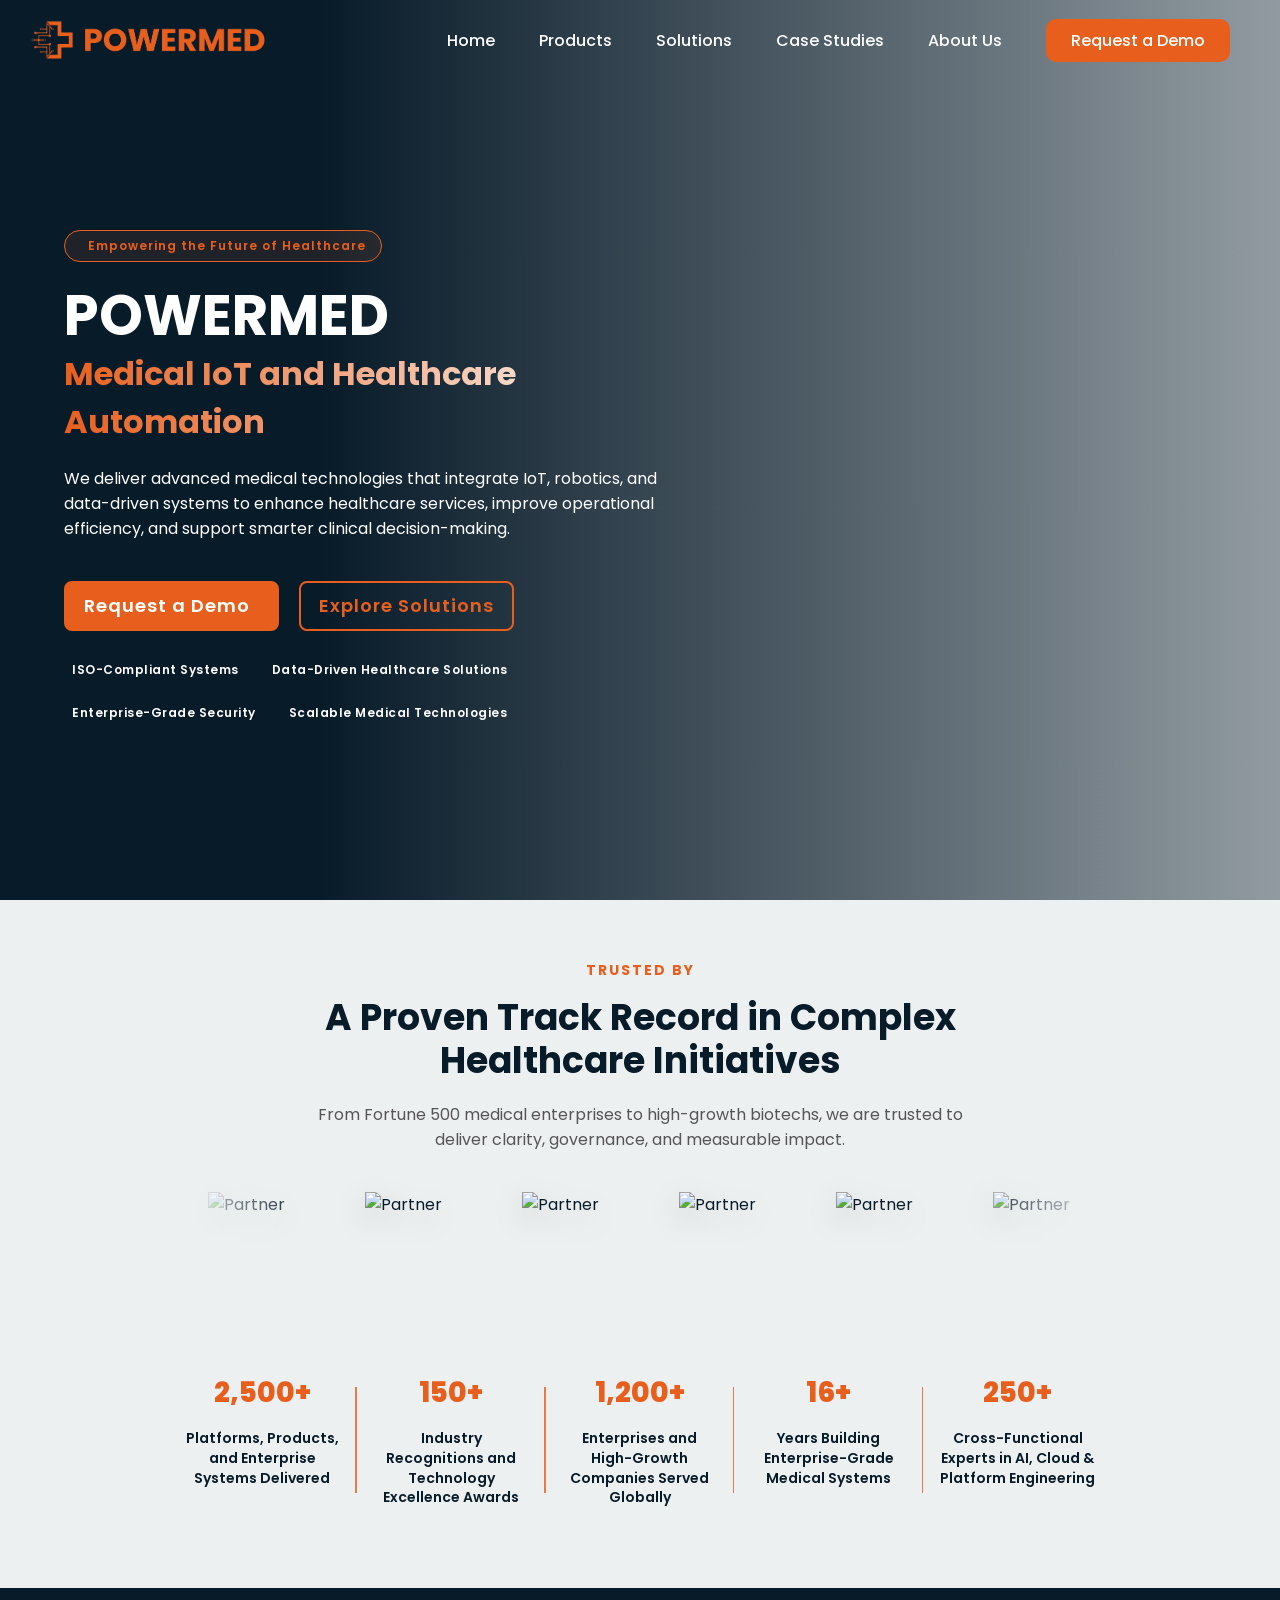
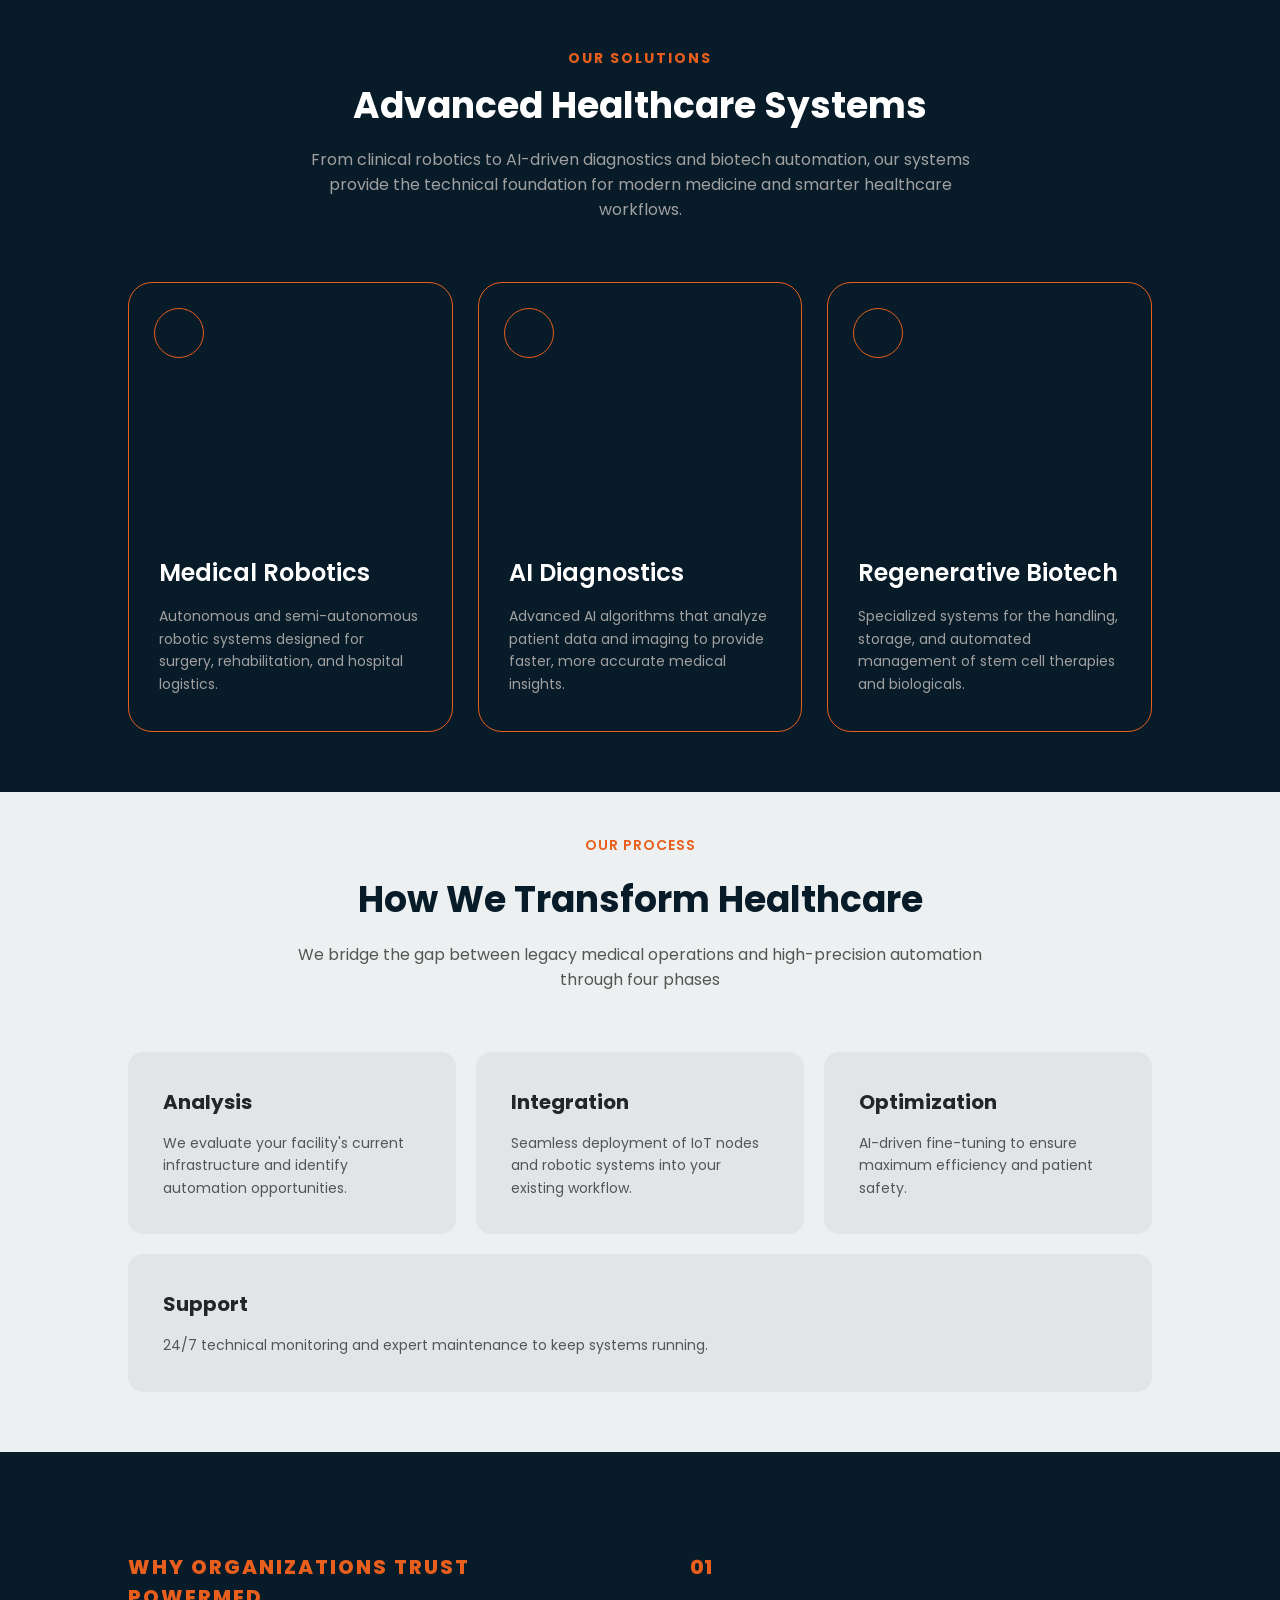
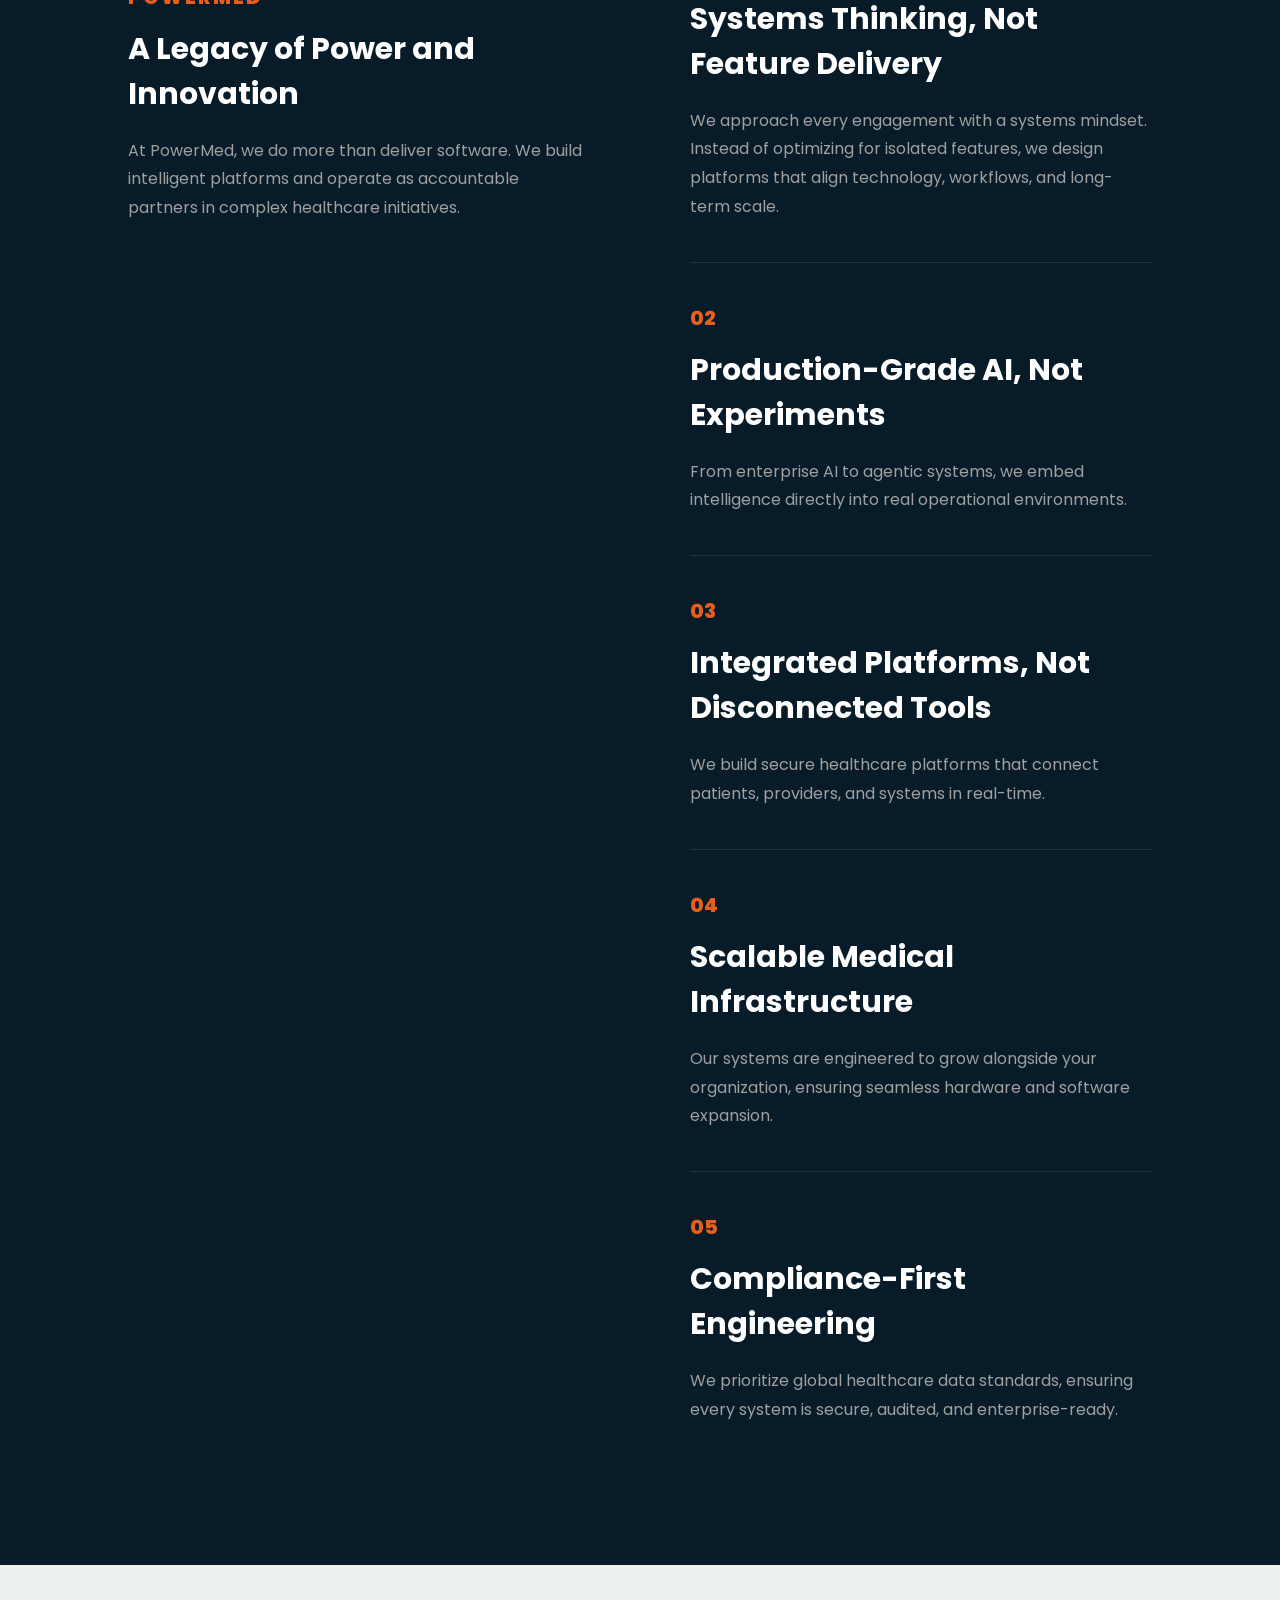
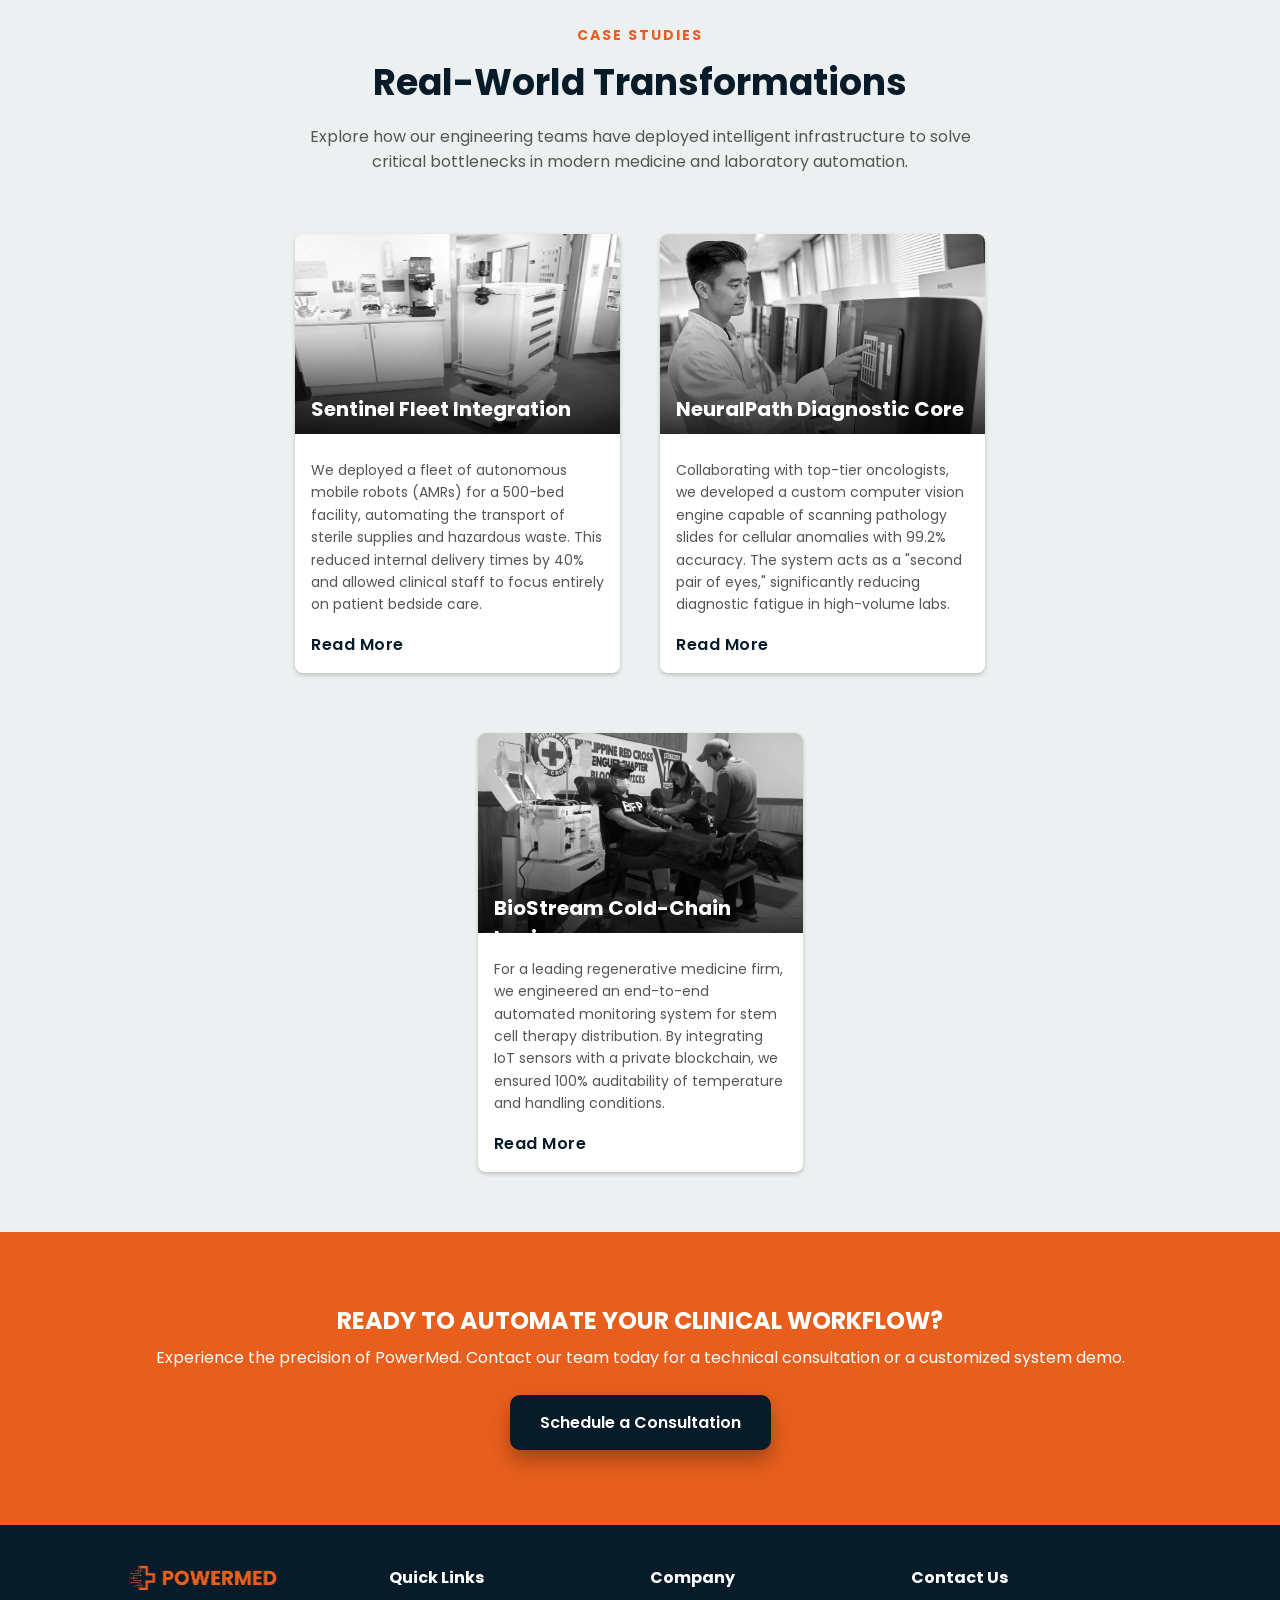
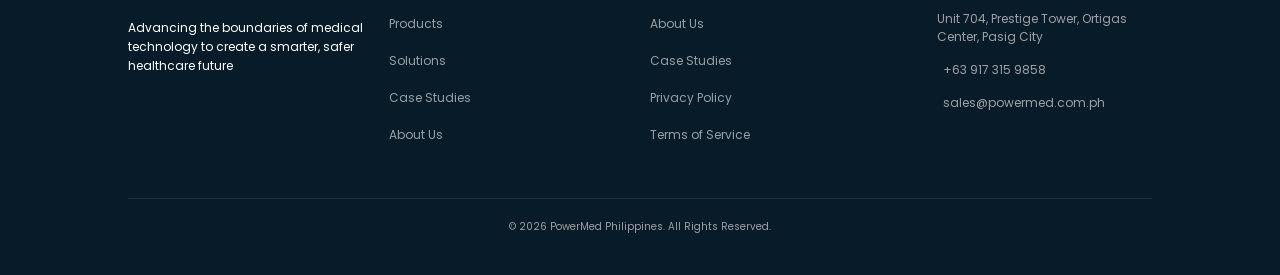
==== index.html @ 7a5c405d "Add files via upload" ====
<!DOCTYPE html>
    <head>
        <meta charset="utf-8">
        <meta http-equiv="X-UA-Compatible" content="IE=edge">
        <title>PowerMed</title>
        <meta name="description" content="">
        <meta name="viewport" content="width=device-width, initial-scale=1.0">
        <link rel="stylesheet" href="https://cdnjs.cloudflare.com/ajax/libs/font-awesome/7.0.1/css/all.min.css" 
        integrity="sha512-2SwdPD6INVrV/lHTZbO2nodKhrnDdJK9/kg2XD1r9uGqPo1cUbujc+IYdlYdEErWNu69gVcYgdxlmVmzTWnetw==" 
        crossorigin="anonymous" referrerpolicy="no-referrer" />
        <link rel="stylesheet" href="styles.css">
    </head>
    <body>
        <header>
            <a href="index.html" class="logo-link">
                <img class="header-logo" src="assets/logo.png" alt="PowerMed Logo">
            </a>
            <nav>
                <ul class="nav-links">
                    <li><a href="index.html">Home</a></li>
                    <li><a href="products.html">Products</a></li>
                    <li><a href="solutions.html">Solutions</a></li>
                    <li><a href="case-studies.html">Case Studies</a></li>
                    <li><a href="about.html">About Us</a></li>
                    <li><a class="cta" href="contact.html"><button>Request a Demo</button></a></li>
                </ul>
            </nav>
            <div class="toggle-btn">
                <i class="fa-solid fa-bars"></i>
            </div>
            <div class="dropdown-menu">
                <li><a href="index.html">Home</a></li>
                <li><a href="products.html">Products</a></li>
                <li><a href="solutions.html">Solutions</a></li>
                <li><a href="case-studies.html">Case Studies</a></li>
                <li><a href="about.html">About Us</a></li>
                <li><a class="cta" href="contact.html"><button>Request a Demo</button></a></li>
            </div>
        </header>
 
        <section id="hero">
            <div class="hero-container">
                <div class="hero-content">
                    <div class="top-badge">
                        <span><i class="fa-solid fa-circle"></i>Empowering the Future of Healthcare</span>
                    </div>
                    <h1>POWERMED</h1>
                    <h3>Medical IoT and Healthcare Automation</h3>
                    <p>We deliver advanced medical technologies that integrate IoT, robotics, and data-driven systems to enhance healthcare 
                        services, improve operational efficiency, and support smarter clinical decision-making.</p>
                    <div class="btn-box">
                        <a href="contact.html">Request a Demo <i class="fa-solid fa-arrow-right"></i></a>
                        <a href="solutions.html">Explore Solutions</a>
                    </div>
                    <div class="trust-badge">
                        <div class="badge-item">
                            <i class="fa-regular fa-circle-check"></i>
                            <span>ISO-Compliant Systems</span>
                        </div>
                        <div class="badge-item">
                            <i class="fa-regular fa-circle-check"></i>
                            <span>Data-Driven Healthcare Solutions</span>
                        </div>
                        <div class="badge-item">
                            <i class="fa-regular fa-circle-check"></i>
                            <span>Enterprise-Grade Security</span>
                        </div>
                        <div class="badge-item">
                            <i class="fa-regular fa-circle-check"></i>
                            <span>Scalable Medical Technologies</span>
                        </div>
                    </div>
                </div>
            </div>
        </section>

        <section id="trusted">
            <div class="trusted-container">
                <span class="trusted-sub-heading">Trusted by</span>
                <h2 class="trusted-heading">A Proven Track Record in Complex Healthcare Initiatives</h2>
                <p class="trusted-desc">From Fortune 500 medical enterprises to high-growth biotechs, we are trusted to deliver clarity, governance, and measurable impact.</p>

                <div class="partners-scroller">
                    <div class="partners-track">
                        <img src="https://www.powerbot.ph/web/image/13657-66877b46/20240610-184730-scaled.webp" alt="Partner">
                        <img src="https://www.powerbot.ph/web/image/6318-3672d596/Powerbot.webp" alt="Partner">
                        <img src="https://www.powerbot.ph/web/image/6322-8e63eeb5/Yogorobot.webp" alt="Partner">
                        <img src="https://www.powerbot.ph/web/image/7185-46237fa6/BotINkit.webp" alt="Partner">
                        <img src="https://www.powerbot.ph/web/image/13662-7dbb4623/Ikot.webp" alt="Partner">
                        <img src="https://www.powerbot.ph/web/image/13661-f0eea6f7/S…EG%20Image%201120%20%C3%97%20599%20pixels%29.webp" alt="Partner">
                        <img src="https://www.powerbot.ph/web/image/18945-7840c91d/Untitled.webp" alt="Partner">
                        <img src="https://www.powerbot.ph/web/image/18947-6fcd04a7/channels4_profile.webp" alt="Partner">
                        <img src="https://www.powerbot.ph/web/image/13657-66877b46/20240610-184730-scaled.webp" alt="Partner">
                        <img src="https://www.powerbot.ph/web/image/6318-3672d596/Powerbot.webp" alt="Partner">
                        <img src="https://www.powerbot.ph/web/image/6322-8e63eeb5/Yogorobot.webp" alt="Partner">
                        <img src="https://www.powerbot.ph/web/image/7185-46237fa6/BotINkit.webp" alt="Partner">
                        <img src="https://www.powerbot.ph/web/image/13662-7dbb4623/Ikot.webp" alt="Partner">
                        <img src="https://www.powerbot.ph/web/image/13661-f0eea6f7/S…EG%20Image%201120%20%C3%97%20599%20pixels%29.webp" alt="Partner">
                        <img src="https://www.powerbot.ph/web/image/18945-7840c91d/Untitled.webp" alt="Partner">
                        <img src="https://www.powerbot.ph/web/image/18947-6fcd04a7/channels4_profile.webp" alt="Partner">
                    </div>
                </div>

                <div class="stats-container">
                    <div class="stat-item">
                        <h3>2,500+</h3>
                        <p>Platforms, Products, and Enterprise Systems Delivered</p>
                    </div>
                    <div class="stat-item">
                        <h3>150+</h3>
                        <p>Industry Recognitions and Technology Excellence Awards</p>
                    </div>
                    <div class="stat-item">
                        <h3>1,200+</h3>
                        <p>Enterprises and High-Growth Companies Served Globally</p>
                    </div>
                    <div class="stat-item">
                        <h3>16+</h3>
                        <p>Years Building Enterprise-Grade Medical Systems</p>
                    </div>
                    <div class="stat-item">
                        <h3>250+</h3>
                        <p>Cross-Functional Experts in AI, Cloud & Platform Engineering</p>
                    </div>
                </div>
            </div>
        </section>

        <section id="solutions">
            <div class="solution-header">
                <span class="solution-sub-heading">Our Solutions</span>
                <h2 class="solution-heading">Advanced Healthcare Systems</h2>
                <p class="solution-desc">From clinical robotics to AI-driven diagnostics and biotech automation, our systems provide the technical foundation for modern medicine and smarter healthcare workflows.</p>
            </div>
            
            <div class="solution-container">
                <div class="solution-card">
                    <div class="card-image">
                        <img src="assets/medicalRobotics.jpg" alt="Medical Robotics">
                    </div>
                    <div class="icon-circle top-left-icon"><i class="fa-solid fa-robot"></i></div>
                    <div class="card-content">
                        <h3>Medical Robotics</h3>
                        <p>Autonomous and semi-autonomous robotic systems designed for surgery, rehabilitation, and hospital logistics.</p>
                        <a href="solutions.html" class="explore-link">Explore More <i class="fa-solid fa-arrow-right"></i></a>
                    </div>
                </div>

                <div class="solution-card">
                    <div class="card-image">
                        <img src="assets/aiDiagnostics.webp" alt="AI Diagnostics">
                    </div>
                    <div class="icon-circle top-left-icon"><i class="fa-solid fa-microscope"></i></div>
                    <div class="card-content">
                        <h3>AI Diagnostics</h3>
                        <p>Advanced AI algorithms that analyze patient data and imaging to provide faster, more accurate medical insights.</p>
                        <a href="solutions.html" class="explore-link">Explore More <i class="fa-solid fa-arrow-right"></i></a>
                    </div>
                </div>

                <div class="solution-card">
                    <div class="card-image">
                        <img src="assets/regenerativeBiotech.webp" alt="regenerative Biotech">
                    </div>
                    <div class="icon-circle top-left-icon"><i class="fa-solid fa-dna"></i></div>
                    <div class="card-content">
                        <h3>Regenerative Biotech</h3>
                        <p>Specialized systems for the handling, storage, and automated management of stem cell therapies and biologicals.</p>
                        <a href="solutions.html" class="explore-link">Explore More <i class="fa-solid fa-arrow-right"></i></a>
                    </div>
                </div> 
            </div>
        </section>

        <section id="process">
            <div class="process-header">
                <span>Our Process</span>
                <h2>How We Transform Healthcare</h2>
                <p>We bridge the gap between legacy medical operations and high-precision automation through four phases </p>
            </div>
            <div class="process-grid">
                <div class="process-card">
                    <div class="icon-box">
                        <i class="fa-solid fa-magnifying-glass"></i>
                    </div>
                    <h3>Analysis</h3>
                    <p>We evaluate your facility's current infrastructure and identify automation opportunities.</p>
                </div>
                <div class="process-card">
                    <div class="icon-box">
                        <i class="fa-solid fa-gears"></i>
                    </div>
                    <h3>Integration</h3>
                    <p>Seamless deployment of IoT nodes and robotic systems into your existing workflow.</p>
                </div>
                <div class="process-card">
                    <div class="icon-box">
                        <i class="fa-solid fa-microchip"></i>
                    </div>
                    <h3>Optimization</h3>
                    <p>AI-driven fine-tuning to ensure maximum efficiency and patient safety.</p>
                </div>
                <div class="process-card">
                    <div class="icon-box">
                        <i class="fa-solid fa-clock"></i>
                    </div>
                    <h3>Support</h3>
                    <p>24/7 technical monitoring and expert maintenance to keep systems running.</p>
                </div>
            </div>
        </section>

        <section id="why-choose-us">
            <div class="wcu-container">
                <div class="wcu-left">
                    <div class="sticky-wrapper">
                        <span class="wcu-sub-heading">Why Organizations Trust PowerMed</span>
                        <h3 class="wcu-heading">A Legacy of Power and Innovation</h3>
                        <p class="wcu-desc">
                        At PowerMed, we do more than deliver software. We build intelligent platforms and operate as accountable partners in complex healthcare initiatives.
                        </p>
                    </div>
                </div>

                <div class="wcu-right">
                    <div class="wcu-item">
                        <span class="step-number">01</span>
                        <h3>Systems Thinking, Not Feature Delivery</h3>
                        <p>We approach every engagement with a systems mindset. Instead of optimizing for isolated features, we design platforms that align technology, workflows, and long-term scale.</p>
                    </div>
                    <div class="wcu-item">
                        <span class="step-number">02</span>
                        <h3>Production-Grade AI, Not Experiments</h3>
                        <p>From enterprise AI to agentic systems, we embed intelligence directly into real operational environments.</p>
                    </div>
                    <div class="wcu-item">
                        <span class="step-number">03</span>
                        <h3>Integrated Platforms, Not Disconnected Tools</h3>
                        <p>We build secure healthcare platforms that connect patients, providers, and systems in real-time.</p>
                    </div>
                    <div class="wcu-item">
                        <span class="step-number">04</span>
                        <h3>Scalable Medical Infrastructure</h3>
                        <p>Our systems are engineered to grow alongside your organization, ensuring seamless hardware and software expansion.</p>
                    </div>
                    <div class="wcu-item">
                        <span class="step-number">05</span>
                        <h3>Compliance-First Engineering</h3>
                        <p>We prioritize global healthcare data standards, ensuring every system is secure, audited, and enterprise-ready.</p>
                    </div>
                </div>
            </div>
        </section>

        <section id="case-studies">
            <div class="case-study-header">
                <span>Case Studies</span> 
                <h2>Real-World Transformations</h2>
                <p>Explore how our engineering teams have deployed intelligent infrastructure to solve critical bottlenecks in modern medicine and laboratory automation.</p>
            </div>
            
            <div class="case-study-container">
                <img src="assets/hospitalAutomation.jpg" alt="Hospital Automation">
                <div class="case-study-content">
                    <h3>Sentinel Fleet Integration</h3>
                    <p>
                        We deployed a fleet of autonomous mobile robots (AMRs) for a 500-bed facility, automating the transport of sterile supplies and hazardous waste. This reduced internal delivery times by 40% and allowed clinical staff to focus entirely on patient bedside care.
                    </p>
                    <a href="case-studies.html" class="btn">Read More <i class="fa-solid fa-arrow-right"></i></a>
                </div>
            </div>

            <div class="case-study-container">
                <img src="assets/aiPathology.webp" alt="AI Pathology">
                <div class="case-study-content">
                    <h3>NeuralPath Diagnostic Core</h3>
                    <p>
                        Collaborating with top-tier oncologists, we developed a custom computer vision engine capable of scanning pathology slides for cellular anomalies with 99.2% accuracy. The system acts as a "second pair of eyes," significantly reducing diagnostic fatigue in high-volume labs.
                    </p>
                    <a href="case-studies.html" class="btn">Read More <i class="fa-solid fa-arrow-right"></i></a>
                </div>
            </div>

            <div class="case-study-container">
                <img src="assets/biotechAutomation.jpeg" alt="Biotech Automation">
                <div class="case-study-content">
                    <h3>BioStream Cold-Chain Logic</h3>
                    <p>
                        For a leading regenerative medicine firm, we engineered an end-to-end automated monitoring system for stem cell therapy distribution. By integrating IoT sensors with a private blockchain, we ensured 100% auditability of temperature and handling conditions.
                    </p>
                    <a href="case-studies.html" class="btn">Read More <i class="fa-solid fa-arrow-right"></i></a>
                </div>
            </div>
        </section>

        <section id="cta-banner">
            <div class="cta-content">
                <h2>READY TO AUTOMATE YOUR CLINICAL WORKFLOW?</h2
                <p>Experience the precision of PowerMed. Contact our team today for a technical consultation or a customized system demo.</p>
                <div class="cta-button-container">
                    <a href="contact.html" class="cta-btn">Schedule a Consultation</a>
                </div>
            </div>
        </section>

        <footer>
            <div class="footer-container">
                <div class="footer-col">
                    <img class="footer-logo" src="assets/logo.png" alt="PowerMed Logo">
                    <p>
                        Advancing the boundaries of medical technology to create a smarter, safer healthcare future
                    </p>
                    <div class="social-links">
                        <a href="https://www.facebook.com/"><i class="fa-brands fa-facebook-f"></i></a>
                        <a href="https://www.instagram.com/"><i class="fa-brands fa-instagram"></i></a>
                        <a href="https://www.linkedin.com/"><i class="fa-brands fa-linkedin-in"></i></a>
                    </div>
                </div>

                <div class="footer-col">
                    <h4>Quick Links</h4>
                    <ul>
                        <li><a href="products.html">Products</a></li>
                        <li><a href="solutions.html">Solutions</a></li>
                        <li><a href="case-studies.html">Case Studies</a></li>
                        <li><a href="about.html">About Us</a></li>
                    </ul>
                </div>

                <div class="footer-col">
                    <h4>Company</h4>
                    <ul>
                        <li><a href="about.html">About Us</a></li>
                        <li><a href="case-studies.html">Case Studies</a></li>
                        <li><a href="privacy-policy.html">Privacy Policy</a></li>
                        <li><a href="terms-of-service.html">Terms of Service</a></li>
                    </ul>
                </div>

                <div class="footer-col">
                    <h4>Contact Us</h4>
                    <div class="contact-us">
                        <p><i class="fa-solid fa-location-dot"></i>Unit 704, Prestige Tower, Ortigas Center, Pasig City</p>
                        <p><i class="fa-solid fa-phone"></i>+63 917 315 9858</p>
                        <p><i class="fa-solid fa-envelope"></i>sales@powermed.com.ph</p>
                    </div>
                </div>
            </div>

            <div class="footer-bottom">
                <p>&copy; 2026 PowerMed Philippines. All Rights Reserved.</p>
            </div>
        </footer>

        <script>
            const toggleBtn = document.querySelector('.toggle-btn')
            const toggleBtnIcon = document.querySelector('.toggle-btn i')
            const dropDownMenu = document.querySelector('.dropdown-menu')

            toggleBtn.onclick = function () {
                dropDownMenu.classList.toggle('open')
                const isOpen = dropDownMenu.classList.contains('open')

                toggleBtnIcon.classList = isOpen
                    ? 'fa-solid fa-xmark'
                    : 'fa-solid fa-bars'
            }

            const header = document.querySelector("header");

            window.addEventListener("scroll", () => {
                if (window.scrollY > 50) {
                    header.classList.add("scrolled");
                } else {
                    header.classList.remove("scrolled");
                }
            });
        </script>
    </body>
</html>
---- styles.css ----
@import url('https://fonts.googleapis.com/css2?family=Poppins:wght@300;400;500;600;700;800;900&display=swap');

* {
    box-sizing: border-box;
    padding: 0;
    margin: 0;
    font-family: 'Poppins', sans-serif;
}

html, body {
    overflow-x: clip;
    width: 100%;
}

body {
    margin: 0;
    background-color: #edf0f1;
}

header li, header a, header button {
    font-weight: 500;
    font-size: 16px;
    color: #24252A;
    text-decoration: none;
}

header {
    display: flex;
    justify-content: flex-end;
    align-items: center;
    height: 80px;
    padding: 0 30px;
    background-color: transparent;
    position: fixed;
    top: 0;
    left: 0;
    width: 100%;
    z-index: 1000;
}

header.scrolled {
    background-color: #ffffff;
    box-shadow: 0 2px 10px rgba(0, 0, 0, 0.1);
}

header.scrolled .nav-links li a {
    color: #081b29;
}

header.scrolled .toggle-btn {
    color: #081b29;
}

.logo-link {
    margin-right: auto;
    display: flex;
    align-items: center;
}

.header-logo {
    height: 40px;
    width: auto;
    object-fit: contain;
    display: block;
    margin: auto;
    cursor: pointer;
}

.nav-links {
    list-style: none;
}

.nav-links li {
    display: inline-block;
    padding: 0px 20px;
}

.nav-links li a {
    color: #ffffff;
    transition: all 0.3s ease 0s;
}

.nav-links li a:hover {
   color: #e85f1d;
}

header button {
    padding: 9px 25px;
    color: #ffffff;
    background-color: rgba(232, 95, 29, 1);
    border: none;
    border-radius: 10px;
    cursor: pointer;
    transition: all 0.3s ease 0s;    
}

button:hover {
    background-color: #cf541a;
}

.toggle-btn {
    font-size: 20px;
    color: #081b29;
    cursor: pointer;
    display: none;
}

.dropdown-menu {
    display: none;
    position: absolute;
    right: 2rem;
    top: 80px;
    height: 0;
    width: 300px;
    background-color: #ffffff;
    overflow: hidden;
    transition: height 0.2s cubic-bezier(0.175, 0.885, 0.32, 1.275);
}

.dropdown-menu.open {
    height: 300px;
}

.dropdown-menu li {
    padding: 0.7rem;
    display: flex;
    align-items: center;
    justify-content: center;
}

.dropdown-menu li a:hover {
    color: #e85f1d;
}

.dropdown-menu .cta {
    width: 100%;
    display: flex;
    justify-content: center;
}

@media(max-width: 992px) {
    header {
        background-color: #ffffff;
    }
    .header-logo {
        height: 30px;
    }
    .nav-links {
        flex-direction: column;
        display: none;
    }
    .toggle-btn {
        display: block;
    }
    .dropdown-menu {
        display: block;
        left: 0;
        right: 0;
        width: 100%;
    }
}



#hero {
    width: 100%;
    min-height: 100vh;
    height: auto;
    display: flex;
    align-items: center;
    justify-content: flex-start;
    padding-top: 100px;
    padding-bottom: 50px;
    background: linear-gradient(to right,
     rgba(8, 27, 41, 1) 25%, 
     rgba(8, 27, 41, 0.4) 100%), 
     url('assets/heroBgImg.jpg');
    background-position: center;
    background-repeat: no-repeat;
    background-size: cover;
    color: #ffffff;
    font-family: 'Poppins', sans-serif;
}

.hero-container {
    display: flex;
    align-items: center;
    justify-content: space-between;
    width: 90%;
    max-width: 1200px;
    margin: 0 auto;
    gap: 40px;
}

.hero-image {
    flex: 1;
    display: flex;
    justify-content: flex-end;
}

.hero-image img {
    width: 100%;
    max-width: 500px;
    height: auto;
}

.hero-content {
    max-width: 600px;
    flex: 1;
}

.hero-content h1 {
    font-size: 56px;
    font-weight: 700;
    line-height: 1.2;
}

.hero-content h3 {
    font-size: 32px;
    font-weight: 700;
    background: linear-gradient(to right, #e85f1d 0%, #ffffff 100%);
    -webkit-background-clip: text;
    background-clip: text;
    color: transparent;
    display: inline-block; 
}

.hero-content p {
    font-size: 16px;
    margin: 20px 0 40px;
}

.hero-content .btn-box {
    display: flex;
    gap: 20px;
    width: 100%;
    max-width: 450px;
    height: 50px;
    margin-top: 20px;
}

.btn-box a {
    position: relative;
    display: inline-flex;
    justify-content: center;
    align-items: center;
    padding: 12px 30px;
    min-width: 160px;
    width: auto;
    background: #e85f1d;
    border: 2px solid #e85f1d;
    border-radius: 8px;
    font-size: 18px;
    color: #ffffff;
    text-decoration: none;
    font-weight: 600;
    letter-spacing: 1px;
    z-index: 1;
    overflow: hidden;
    transition: .5s;
    white-space: nowrap;
}

.btn-box a i {
    margin-left: 10px;
}

.btn-box a:hover {
    color: #e85f1d;
}

.btn-box a:nth-child(2) {
    background: transparent;
    color: #e85f1d;
}

.btn-box a:nth-child(2):hover {
    color: #ffffff;
}

.btn-box a:nth-child(2)::before {
    background: #e85f1d;
}

.btn-box a::before {
    content: '';
    position: absolute;
    top: 10;
    left: 0;
    width: 0;
    height: 100%;
    background: #081b29;
    z-index: -1;
    transition: .5s;
}

.btn-box a:hover::before {
    width: 100%;
}

.top-badge {
    display: inline-block;
    background: rgba(232, 95, 29, 0.1);
    padding: 6px 15px;
    border-radius: 50px;
    border: 1px solid rgba(232, 95, 29, 1);
    margin-bottom: 20px;
}

.top-badge span {
    display: flex;
    align-items: center;
    font-size: 12px;
    font-weight: 600;
    color: #e85f1d;
    letter-spacing: 1px;
}

.top-badge span i {
    font-size: 8px;
    vertical-align: middle;
    margin-right: 8px;
}

.trust-badge {
    display: flex;
    flex-wrap: wrap;
    gap: 25px;
    margin-top: 30px;
}

.badge-item {
    display: flex;
    align-items: center;
    gap: 8px;
}

.badge-item i {
    color: #e85f1d;;
    font-size: 16px;
}

.badge-item span {
    font-size: 12px;
    font-weight: 600;
    color: #ffffff;
    letter-spacing: 0.5px;

}

@media (max-width: 992px) {
    #hero {
        padding-top: 120px;
        height: auto;
        min-height: 100vh;
    }

    .hero-container {
        flex-direction: column;
        text-align: center;
        gap: 20px;
    }

    .hero-content {
        display: flex;
        flex-direction: column;
        align-items: center;
    }

    .hero-content h1 {
        font-size: 48px;
        margin-bottom: 10px;
    }

    .hero-content h3 {
        font-size: 24px;
    }

    .hero-content p {
        font-size: 16px;
        margin: 15px 0 25px;
    }

    .hero-image {
        display: none;
    }

    .hero-content .btn-box {
        flex-direction: column;
        height: auto;
        width: 100%;
        gap: 15px;
    }

    .top-badge {
        margin-left: auto;
        margin-right: auto;
    }

    .trust-badge {
        justify-content: center;
        gap: 15px 20px;
    }
}



#trusted {
    width: 100%;
    background: #edf0f1;
    background-size: cover;
    background-position: center;
    color: #081b29;
    font-family: 'Poppins', sans-serif;
}

.trusted-container {
    padding: 60px 10%;
    max-width: 1200px;
    margin: 0 auto;
    text-align: center;
}

.trusted-sub-heading {
    color: #e85f1d;
    font-weight: 700;
    text-transform: uppercase;
    letter-spacing: 2px;
    font-size: 14px;
    display: block;
    margin-bottom: 15px;
}

.trusted-heading {
    font-size: 36px;
    max-width: 800px;
    margin: 0 auto 20px;
    line-height: 1.2;
}

.trusted-desc {
    color: #555;
    max-width: 700px;
    margin: 0 auto;
}

.partners-scroller {
    width: 100%;
    padding: 40px 0;
    overflow: hidden; 
    position: relative;
    mask-image: linear-gradient(to right, transparent, black 15%, black 85%, transparent);
    -webkit-mask-image: linear-gradient(to right, transparent, black 15%, black 85%, transparent);
}

.partners-track {
    display: flex;
    width: max-content;
    animation: scrollLogos 30s linear infinite;
}

.partners-track img {
    height: 120px;
    width: auto; 
    object-fit: contain; 
    padding: 0 40px; 
    transition: all 0.3s ease;
    filter: drop-shadow(0px 10px 15px rgba(0, 0, 0, 0.15));
}

.partners-track img:hover {
    filter: drop-shadow(0px 15px 20px rgba(0, 0, 0, 0.25));
    transform: translateY(-5px);
}

@keyframes scrollLogos {
    0% { transform: translateX(0); }
    100% { transform: translateX(-50%); } 
}

.stats-container {
    display: flex;
    justify-content: center;
    align-items: stretch;
    gap: 0; 
}

.stat-item {
    flex: 1;
    position: relative;
    padding: 20px 15px;
    display: flex;
    flex-direction: column;
    align-items: center;
    text-align: center;
}

.stat-item:not(:last-child)::after {
    content: '';
    position: absolute;
    right: 0;
    top: 20%;
    height: 60%;
    width: 1.5px;
    background-color: #e85f1d;
    opacity: 0.8;
}

.stat-item h3 {
    color: #e85f1d;
    font-size: 32px;
    font-weight: 800;
    margin-bottom: 15px;
    width: 100%;
}

.stat-item p {
    font-size: 12px;
    color: #081b29;
    line-height: 1.4;
    max-width: 180px;
    margin: 0 auto;
}

@media (max-width: 992px) {
    .stats-container { 
        flex-direction: column; 
        align-items: center;
        justify-content: center;
    }
    .stat-item:not(:last-child)::after { 
        display: none; 
    }
    .trusted-heading { 
        font-size: 28px;
    }
}



#solutions {
    width: 100%;
    background: #081b29;
    background-size: cover;
    background-position: center;
    color: #ffffff;
    font-family: 'Poppins', sans-serif;
    padding: 60px 10%; 
    position: relative;
}

.solution-header {
    text-align: center;
    margin-bottom: 60px;
}

.solution-sub-heading {
    color: #e85f1d;
    font-weight: 700;
    text-transform: uppercase;
    letter-spacing: 2px;
    font-size: 14px;
    display: block;
    margin-bottom: 15px;
}

.solution-heading {
    font-size: 36px;
    max-width: 800px;
    margin: 0 auto 20px;
    line-height: 1.2;
}

.solution-desc {
    max-width: 700px;
    margin: 0 auto;
    color: #a0a0a0;
}

.solution-container {
    display: flex;
    gap: 25px;
    justify-content: center;
    flex-wrap: wrap;
}

.solution-card {
    background: #081b29; 
    flex: 1;
    min-width: 280px;
    max-width: 350px;
    height: 450px;
    border-radius: 24px;
    border: 1px solid #e85f1d; 
    overflow: hidden;
    position: relative;
    transition: all 0.5s cubic-bezier(0.4, 0, 0.2, 1);
    display: flex;
    flex-direction: column;
    cursor: pointer;
}

.solution-card::before {
    content: '';
    position: absolute;
    top: 0;
    left: 0;
    width: 100%;
    height: 100%;
    background: linear-gradient(to bottom, rgba(8, 27, 41, 0.1) 0%, rgba(232, 95, 29, 0.9) 100%);
    z-index: 2;
    opacity: 0;
    transition: opacity 0.5s ease;
}

.solution-card:hover::before {
    opacity: 1;
}

.solution-card h3 {
    font-size: 24px;
    margin-bottom: 15px;
    font-weight: 600;
}

.solution-card p {
    font-size: 14px;
    color: #a0a0a0;
    line-height: 1.6;
    margin-bottom: 25px;
}

.solution-card:hover h3, 
.solution-card:hover p {
    color: #ffffff;
}

.solution-card:hover .explore-link {
    color: #ffffff;
}

.card-image {
    position: absolute;
    top: 0;
    left: 0;
    width: 100%;
    height: 100%;
    z-index: 1;
    opacity: 0;
    transition: opacity 0.5s ease;
}

.card-image::after {
    content: '';
    position: absolute;
    bottom: 0;
    left: 0;
    width: 100%;
    height: 100%;
    background: linear-gradient(to bottom, rgba(8, 27, 41, 0.6) 25%, rgba(232, 95, 29, 1) 100%);
}

.card-image img {
    width: 100%;
    height: 100%;
    object-fit: cover;
}

.solution-card:hover .card-image {
    opacity: 1;
}

.card-content {
    position: absolute;
    bottom: 0;
    left: 0;
    width: 100%;
    padding: 30px;
    z-index: 3;
    display: flex;
    flex-direction: column;
    transform: translateY(40px); 
    transition: transform 0.3s ease;
}

.solution-card:hover .card-content {
    transform: translateY(0);
}

.icon-circle.top-left-icon {
    position: absolute;
    top: 25px;
    left: 25px;
    z-index: 4;
    width: 50px;
    height: 50px;
    border: 1px solid #e85f1d;
    border-radius: 50%;
    display: flex;
    align-items: center;
    justify-content: center;
    background: transparent;
    color: #e85f1d;
}

.explore-link {
    color: #ffffff;
    text-decoration: none;
    font-size: 14px;
    font-weight: 600;
    display: flex;
    align-items: center;
    gap: 8px;
    opacity: 0;
    transform: translateY(10px);
    transition: all 0.3 ease;
    margin-top: auto;
}

.solution-card:hover .explore-link {
    opacity: 1;
    transform: translateY(0);
}

.explore-link i {
    transition: transform 0.3s ease;
}

.explore-link:hover i {
    transform: translateX(8px);
}

@media (max-width: 992px) {
    .solutions-container {
        flex-direction: column;
        align-items: center;
    }
}



#process {
    padding: 40px 10% 60px;
    font-family: 'Poppins', sans-serif;
}

.process-header {
    text-align: center;
    margin-bottom: 60px;
}

.process-header span {
    color: #e85f1d;
    font-size: 14px;
    font-weight: 600;
    text-transform: uppercase;
    letter-spacing: 1px;
}

.process-header h2 {
    font-size: 36px;
    color: #081b29;
    margin: 15px 0;
}

.process-header p {
    color: #555;
    max-width: 700px;
    margin: 15px auto;
}

.process-grid {
    display: flex;
    justify-content: center;
    flex-wrap: wrap;
    gap: 20px;
}

.process-card {
    background-color: #e2e5e7;
    padding: 35px;
    width: 280px;
    flex: 1 1 250px;
    border-radius: 15px;
    display: flex;
    flex-direction: column;
    justify-content: flex-start;
    align-items: flex-start;
    text-align: left;
    transition: box-shadow 0.3s ease, transform 0.3s ease;
}

.process-card:hover {
    box-shadow: 0 8px 16px rgba(0, 0, 0, 0.2);
    transform: translateY(-5px);
}

.icon-box i {
    color: #e85f1d;
    font-size: 30px;
    margin-bottom: 20px;
}

.process-card h3 {
    font-size: 20px;
    color: #24252A;
    margin-bottom: 15px;
    display: flex;
    align-items: flex-start;
}

.process-card p {
    font-size: 14px;
    color: #555;
    line-height: 1.6;
}

@media (max-width: 992px) {
    #process {
        padding: 60px 5%;
    }
    .process-header h2 {
        font-size: 28px;
    }
}



#why-choose-us {
    background: #081b29;
    color: #ffffff;
    padding: 100px 10%;
    font-family: 'Poppins', sans-serif;
}

.wcu-container {
    display: flex;
    gap: 100px;
    align-items: stretch;
    position: relative;
}

.wcu-left {
    flex: 1;
    position: relative;
}

.sticky-wrapper {
    position: -webkit-sticky;
    position: sticky;
    top: 150px;
    align-self: flex-start;
    margin-bottom: 40px;
}

.wcu-sub-heading {
    color: #e85f1d;
    font-weight: 800;
    text-transform: uppercase;
    letter-spacing: 2px;
    font-size: 20px;
    display: block;
    margin-bottom: 15px;
}

.wcu-heading {
    font-size: 30px;
    margin-bottom: 20px;
    color: #ffffff;
}

.wcu-desc {
    color: #a0a0a0; 
    line-height: 1.8;
    font-size: 16px;
}

.wcu-right {
    flex: 1;
}

.wcu-item {
    margin-bottom: 40px;
    padding-bottom: 40px;
    border-bottom: 1px solid rgba(255, 255, 255, 0.1);
}

.wcu-item:last-child {
    margin-bottom: 0;
    border-bottom: none;
}

.step-number {
    font-size: 20px;
    font-weight: 800;
    color: #e85f1d;
    margin-bottom: 15px;
    display: block;
}

.wcu-item h3 {
    font-size: 30px;
    margin-bottom: 20px;
    color: #ffffff; 
}

.wcu-item p {
    color: #a0a0a0;
    line-height: 1.8;
    font-size: 16px;
}

@media (max-width: 992px) {
    .wcu-container {
        flex-direction: column;
    }
    .sticky-wrapper {
        position: relative;
        top: 0;
    }
    .wcu-item {
        margin-bottom: 60px;
    }
}




#case-studies {
    display: flex;
    justify-content: center;
    flex-wrap: wrap;
    padding: 0 10%;
    color: #081b29;
    font-family: 'Poppins', sans-serif;
}

.case-study-header {
    padding: 60px 10%;
    width: 100%;
    margin: 0 auto;
    text-align: center;
}

.case-study-header span {
    color: #e85f1d;
    font-weight: 700;
    text-transform: uppercase;
    letter-spacing: 2px;
    font-size: 14px;
    display: block;
    margin-bottom: 15px;
}

.case-study-header h2 {
    font-size: 36px;
    max-width: 800px;
    margin: 0 auto 20px;
    line-height: 1.2;
}

.case-study-header p {
    color: #555;
    max-width: 700px;
    margin: 0 auto;
}

.case-study-container {
    position: relative;
    width: 325px;
    background-color: #ffffff;
    border-radius: 8px;
    overflow: hidden;
    box-shadow: 0 2px 4px rgba(0, 0, 0, 0.2);
    margin: 0 20px 60px 20px;
    display: flex;
    flex-direction: column;
    transition: transform 0.3s ease, box-shadow 0.3s ease;
    cursor: pointer;
}

.case-study-container::after {
    content: '';
    position: absolute;
    top: 0;
    left: 0;
    width: 100%;
    height: 200px; 
    background: linear-gradient(to top, rgba(0, 0, 0, 0.8) 0%, rgba(0, 0, 0, 0) 60%);
    pointer-events: none;
    z-index: 1;
}

.case-study-container:hover {
    transform: translateY(-5px);
    box-shadow: 0 10px 20px rgba(0, 0, 0, 0.15);
}

.case-study-container img {
    position: relative;
    z-index: 0;
    width: 100%;
    height: 200px;
    object-fit: cover;
    display: block;
    filter: grayscale(100%);
    transition: filter 0.3s ease, transform 0.3s ease;
}

.case-study-container:hover img {
    filter: grayscale(0%);
    transform: translateY(-5px) scale(1.05);
}

.case-study-content {
    padding: 16px;
    padding-top: 25px;
    flex-grow: 1;
    display: flex;
    flex-direction: column;
    justify-content: space-between;
}

.case-study-content h3 {
    position: absolute;
    top: 150px;
    left: 0;
    width: 100%;
    padding: 10px 16px;
    margin-bottom: 0;
    font-size: 20px;
    color: #ffffff;
    z-index: 2;
}

.case-study-content p {
    font-size: 14px;
    color: #555;
    line-height: 1.6;
    margin-bottom: 0;
}

.case-study-content .btn {
    display: inline-flex;
    align-items: center;
    margin-top: 16px;
    color: #081b29;
    text-decoration: none;
    font-weight: 600;
    font-size: 14;
    letter-spacing: 0.5px;
    transition: gap 0.3s ease;
    gap: 8px;
}

.case-study-container:hover .case-study-content .btn {
    color: #e85f1d;
    gap: 12px;
}

.card-study-container:hover .case-study-content .btn i {
    transform: translateX(5px);
}

@media (max-width: 992px) {
    #case-studies {
        padding: 0 5%;
    }

    .case-study-header h2 {
        font-size: 28px;
    }
}



#cta-banner {
    padding: 75px 10%;
    background-color: #e85f1d;
    text-align: center;
    color: #ffffff;
    font-family: 'Poppins', sans-serif;
    position: relative;
    overflow: hidden;
}

.cta-content h2 {
    text-transform: uppercase;
    font-size: 24px;
    font-weight: 700;
    margin-bottom: 10px;
    line-height: 1.2;
}

.cta-content p {
    color: #ffffff;
    max-width: 700px;
    margin: 0 auto 25px;
    line-height: 1.6;
}

.cta-btn {
    display: inline-flex;
    align-items: center;
    gap: 12px;
    padding: 15px 30px;
    background-color: #081b29;
    color: #ffffff;
    text-decoration: none;
    font-weight: 600;
    font-size: 16px;
    border-radius: 10px;
    transition: all 0.3s ease;
    box-shadow: 0 10px 20px rgba(0, 0, 0, 0.3);
}

.cta-btn:hover {
    background-color: #061520;
    color: #ffffff;
    transform: translateY(-3px);
    box-shadow: 0 15px 30px rgba(0, 0, 0, 0.3);
}

@media (max-width: 992px) {
    #cta-banner {
        padding: 80px 5%;
    }

    .cta-content h2 {
        font-size: 18px;
    }

    .cta-content p {
        font-size: 8px;
    }
}



footer {
    background-color: #081b29;
    padding: 40px 10%;
    color: #ffffff;
    font-family: 'Poppins', sans-serif;
}

.footer-container {
    display: flex;
    justify-content: space-between;
    flex-wrap: wrap;
    gap: 20px;
}

.footer-col {
    flex: 1 1 200px;
}

.footer-logo {
    width: 150px;
    margin-bottom: 20px;
    cursor: pointer;
}

.footer-col p {
    font-size: 12px;
    line-height: 1.6;
    margin-bottom: 20px;
    color: #ffffff;
}

.footer-col h4 {
    font-size: 16px;
    margin-bottom: 20px;
    position: relative;
}

.footer-col ul {
    list-style: none;
}

.footer-col ul li {
    margin-bottom: 12px;
}

.footer-col ul li a {
    color: #edf0f1a0;
    text-decoration: none;
    font-size: 12px;
    transition: color 0.3s ease;
}

.footer-col ul li a:hover {
    color: #e85f1d;
}

.contact-us p {
    display: flex;
    align-items: flex-start;
    gap: 12px;
    margin-bottom: 15px;
    font-size: 12px;
    line-height: 1.5;
    color: #a0a0a0;
}

.contact-us i {
    color: #e85f1d;
    margin-top: 3px;
    width: 20px;
    text-align: center;
}

.social-links {
    display: flex;
    gap: 15px;
}

.social-links a {
    color: #ffffff;
    font-size: 16px;
    transition: transform 0.3s ease, color 0.3s ease;
}

.social-links a:hover {
    color: #e85f1d;
}

.footer-bottom {
    text-align: center;
    margin-top: 40px;
    padding-top: 20px;
    border-top: 1px solid rgba(255, 255, 255, 0.1);
}

.footer-bottom p {
    font-size: 10px;
    color: #a0a0a0;
}

@media (max-width: 992px) {
    .footer-col {
        flex: 1 1 100%;
    }
} 



#contact-hero {
    padding: 184px 10% 80px; 
    background: #081b29;
    text-align: center;
    color: #fff;
}

.contact-hero-content h1 {
    font-size: 48px;
    margin: 10px 0;
}

.contact-hero-content a {
    color: #e85f1d;
}

.contact-hero-content p {
    color: #edf0f1a0
}

#form-container {
    padding: 80px 10%;
    background-color: #edf0f1;
    display: flex;
    align-items: stretch;
    gap: 0;
}

.contact-form {
    flex: 2;
    background: #e2e5e7;
    padding: 40px;
    border-radius: 20px 0 0 20px;
    display: flex;
    flex-direction: column;
    gap: 20px;
    align-items: flex-start;
}

.contact-form h3 {
    color:#081b29;
    margin-bottom: 10px;
}

.input-group {
    display: flex;
    flex-direction: column;
    gap: 15px;
}

.field {
    display: flex;
    flex-direction: column;
    gap: 8px;
}

.field label {
    font-size: 14px;
    font-weight: 600;
    color: #081b29;
}

.contact-form h3, .input-group, .field {
    width: 100%;
}

.contact-form input, 
.contact-form textarea {
    padding: 16px 20px;
    border: 2px solid transparent;
    border-radius: 12px;
    outline: none;
    font-family: inherit;
    font-size: 15px;
    background-color: #ffffff;
    transition: all 0.3s ease;
    resize: none; 
}

.contact-form input:focus, .contact-form textarea:focus {
    border-color: #e85f1d;
}

.btn-send {
    background-color: #e85f1d;
    color: #ffffff;
    padding: 15px 30px;
    border: none;
    border-radius: 12px;
    font-weight: 600;
    cursor: pointer;
    transition: all 0.3s;
    width: auto;
    margin-top: 10px;
}

.btn-send:hover {
    background-color: #cf541a;
    transform: translateY(-2px);  
}

.info-card {
    flex: 1;
    background-color: #081b29;
    color: #ffffff;
    padding: 40px;
    border-radius: 0 20px 20px 0;
    display: flex;
    flex-direction: column;
}

.info-card h3 {
    color:#ffffff;
    margin-bottom: 10px;
}

.info-item {
    display: flex;
    align-items: flex-start;
    gap: 20px;
    margin-bottom: 25px;
}

.info-item i {
    color: #e85f1d;
    font-size: 20px;
    width: 25px;
    text-align: center;
    flex-shrink: 0;
    margin-top: 4px;
}

.info-item p {
    font-size: 14px;
    line-height: 1.9;
    color: #edf0f1a0;
    margin: 0;
}

.support-portal {
    margin-top: auto;
    padding: 25px;
    background-color: #e85f1d;
    border-radius: 15px;
    color: #ffffff;
}

.support-portal h4 {
    font-size: 18px;
    margin-bottom: 10px;
    color: #ffffff;
}

.support-portal p {
    font-size: 13px;
    line-height: 1.5;
    margin-bottom: 15px;
    color: rgba(255, 255, 255, 0.9);
}

.support-link {
    display: inline-block;
    color: #ffffff;
    text-decoration: none;
    font-weight: 700;
    font-size: 14px;
    transition: 0.3s;
    text-transform: uppercase;
}

.support-link i {
    margin-left: 5px;
    font-size: 12px;
    transition: transform 0.3s;
}

.support-link:hover i {
    transform: translateX(5px);
}

@media (max-width: 992px) {
    #contact {
        padding: 100px 5%;
    }
    
    .contact-hero-content h2 {
        font-size: 28px;
    }

    #form-container {
        flex-direction: column;
        padding: 40px 5%; 
    }

    .contact-form {
        border-radius: 20px 20px 0 0;
        flex: none;
    }

    .btn-send {
        width: 100%;
    }

    .info-card {
        border-radius: 0 0 20px 20px;
        flex: none;
    }

    .support-portal {
        margin-top: 30px; 
    }

    .btn-send {
        width: 100%;
    }

    .contact-hero-content h1 {
        font-size: 32px;
    }
}































.product-hero {
    padding: 160px 10% 80px;
    background: #081b29;
    color: #ffffff;
    text-align: center;
}

.product-hero-content span {
    color: #e85f1d;
    font-weight: 600;
    text-transform: uppercase;
    letter-spacing: 2px;
}

.product-hero-content h1 {
    font-size: 48px;
    margin: 10px 0;
}

.product-hero-content p {
    color: #edf0f1a0
}

.product-filter {
    display: flex;
    justify-content: center;
    gap: 15px;
    padding: 40px 10%;
    flex-wrap: wrap;
}

.filter-btn {
    padding: 10px 25px;
    border: 1px solid #e2e5e7;
    background: #ffffff;
    border-radius: 50px;
    cursor: pointer;
    font-family: 'Poppins', sans-serif;
    transition: 0.3s;
}

.filter-btn.active {
    background: #e85f1d;
    color: #ffffff;
    border-color: #e85f1d;
    box-shadow: 0 4px 10px rgba(232, 95, 29, 0.3);
    transform: translateY(-2px);
}

.products-container {
    display: grid;
    grid-template-columns: repeat(auto-fit, minmax(300px, 1fr));
    gap: 30px;
    padding: 0 10% 80px;
    max-width: 1400px;
    margin: 0 auto;
}

.product-card {
    background: #ffffff;
    border-radius: 15px;
    overflow: hidden;
    box-shadow: 0 5px 15px rgba(0,0,0,0.05);
}

.product-card:hover {
    transform: translateY(-10px);
    box-shadow: 0 15px 30px rgba(0,0,0,0.1);
}

.product-card.hide {
    display: none;
    opacity: 0;
}

.product-img {
    position: relative;
    background: #f0f0f0;
    height: 250px;
}

.product-img img {
    width: 100%;
    height: 100%;
    object-fit: contain;
}

.product-img .tag {
    position: absolute;
    top: 15px;
    left: 15px;
    background: #e85f1d;
    color: #fff;
    padding: 5px 12px;
    border-radius: 5px;
    font-size: 12px;
    font-weight: 600;
}

.product-info {
    padding: 25px;
}

.product-info .category {
    color: #e85f1d;
    font-size: 12px;
    font-weight: 600;
}

.product-info h3 {
    margin: 10px 0;
    color: #081b29;
}

.product-info p {
    font-size: 14px;
    color: #666;
    line-height: 1.6;
    margin-bottom: 20px;
}

.product-footer {
    display: flex;
    justify-content: flex-end; 
    border-top: 1px solid #e2e5e7;
    padding-top: 15px;
}

.inquire {
    text-decoration: none;
    color: #081b29;
    font-weight: 700;
    font-size: 14px;
    transition: 0.3s;
}

.inquire:hover {
    color: #e85f1d;
    gap: 10px;
}

@media (max-width: 768px) {
    .product-hero-content h1 {
        font-size: 32px;
    }
}



.solutions-hero {
    padding: 160px 10% 80px;
    background: #081b29;
    color: #ffffff;
    text-align: center;
}

.solutions-hero-content span {
    color: #e85f1d;
    font-weight: 600;
    text-transform: uppercase;
    letter-spacing: 2px;
}

.solutions-hero-content h1 {
    font-size: 48px;
    margin: 10px 0;
}

.solutions-hero-content p {
    color: #edf0f1a0
}

.solutions-list {
    padding: 80px 10%;
    background-color: #ffffff;
}

.solution-row {
    display: flex;
    align-items: center;
    gap: 80px;
    margin-bottom: 120px;
}

.solution-row.reverse {
    flex-direction: row-reverse;
}

.solution-image {
    flex: 1;
}

.solution-image img {
    width: 100%;
    aspect-ratio: 4 / 3; 
    object-fit: cover; 
    object-position: center; 
    border-radius: 20px;
    box-shadow: 20px 20px 60px #d9d9d9, -20px -20px 60px #ffffff;
    display: block;
}

.solution-text {
    flex: 1;
}

.sol-num {
    font-size: 60px;
    font-weight: 900;
    color: rgba(232, 95, 29, 0.1);
    display: block;
    line-height: 1;
    margin-bottom: -20px;
}

.solution-text h2 {
    font-size: 32px;
    color: #081b29;
    margin-bottom: 20px;
}

.solution-text p {
    color: #555;
    line-height: 1.8;
    margin-bottom: 25px;
}

.solution-text ul {
    list-style: none;
    margin-bottom: 35px;
}

.solution-text ul li {
    margin-bottom: 12px;
    font-size: 15px;
    color: #24252A;
    display: flex;
    align-items: center;
    gap: 10px;
}

.solution-text ul li i {
    color: #e85f1d;
}

.sol-btn {
    padding: 12px 30px;
    background: #e85f1d;
    color: #fff;
    text-decoration: none;
    border-radius: 5px;
    font-weight: 600;
    transition: 0.3s;
}

.sol-btn:hover {
    background: #cf541a;
    box-shadow: 0 10px 20px rgba(232, 95, 29, 0.2);
}

@media (max-width: 992px) {
    .solution-row, .solution-row.reverse {
        flex-direction: column;
        gap: 40px;
        text-align: center;
        margin-bottom: 80px;
    }
    
    .solution-text ul {
        display: inline-block;
        text-align: left;
    }
}





.support-hero {
    padding: 160px 10% 60px;
    background: #081b29;
    text-align: center;
    color: #fff;
}

.support-hero-content h1 {
    font-size: 48px; 
    font-weight: 700;
    margin-bottom: 15px;
}

.support-hero-content p {
    color: #edf0f1a0;
    max-width: 700px;
    margin: 0 auto;
}

.search-container {
    max-width: 600px;
    margin: 40px auto 0;
    position: relative;
    z-index: 10;
}

.search-container i {
    position: absolute;
    left: 20px;
    top: 50%;
    transform: translateY(-50%);
    color: #666;
}

.search-container input {
    width: 100%;
    padding: 20px 20px 20px 55px;
    border-radius: 50px;
    border: none;
    font-size: 16px;
    font-family: 'Poppins', sans-serif;
    box-shadow: 0 10px 25px rgba(0,0,0,0.2);
}

.search-container input:focus {
    outline: 3px solid #e85f1d;
    box-shadow: 0 15px 30px rgba(0,0,0,0.3);
}

.support-options {
    padding: 80px 10% 40px; 
    background-color: #f4f7f9; 
    position: relative;
    z-index: 5;
}

.support-grid {
    display: grid;
    grid-template-columns: repeat(auto-fit, minmax(280px, 1fr));
    gap: 30px;
    max-width: 1200px;
    margin: 0 auto;
}

.support-card {
    background: #fff;
    padding: 40px 30px;
    border-radius: 15px;
    text-align: center;
    box-shadow: 0 10px 30px rgba(0,0,0,0.05);
    transition: all 0.3s ease;
    border: 1px solid rgba(0,0,0,0.02);
}

.support-card:hover {
    transform: translateY(-10px);
    box-shadow: 0 15px 35px rgba(232, 95, 29, 0.1);
}

.support-card i {
    font-size: 40px;
    color: #e85f1d;
    margin-bottom: 20px;
}

.support-card h3 {
    margin-bottom: 15px;
    color: #081b29;
}

.support-card p {
    font-size: 14px;
    color: #666;
    margin-bottom: 25px;
    line-height: 1.6;
}

.support-card a {
    color: #e85f1d;
    text-decoration: none;
    font-weight: 700;
    font-size: 14px;
    border-bottom: 2px solid transparent;
    transition: 0.3s;
}

.support-card a:hover {
    border-bottom: 2px solid #e85f1d;
}

.faq-section {
    padding: 80px 10%;
    background: #f9f9f9;
}

.faq-container {
    max-width: 800px;
    margin: 0 auto;
}

.faq-container h2 {
    text-align: center;
    margin-bottom: 40px;
    color: #081b29;
}

.faq-item {
    background: #fff;
    margin-bottom: 15px;
    border-radius: 8px;
    overflow: hidden;
    border: 1px solid #eee;
}

.faq-question {
    padding: 20px;
    display: flex;
    justify-content: space-between;
    align-items: center;
    cursor: pointer;
    transition: background 0.3s;
}

.faq-question h4 {
    font-size: 16px;
    color: #24252A;
}

.faq-question:hover {
    background: #fdfdfd;
}

.faq-answer {
    max-height: 0;
    overflow: hidden;
    transition: all 0.3s ease-out;
    padding: 0 20px;
    opacity: 0;
}

.faq-item.active .faq-answer {
    max-height: 200px; 
    padding: 10px 20px 20px;
    opacity: 1;
}

.faq-item.active .faq-question i {
    transform: rotate(180deg);
    color: #e85f1d;
}





#about-hero {
    padding: 160px 10% 80px; 
    background: #081b29;
    text-align: center;
    color: #fff;
}

.about-hero-content span {
    color: #e85f1d;
    font-weight: 600;
    text-transform: uppercase;
    letter-spacing: 2px;
}

.about-hero-content h1 {
    font-size: 48px;
    margin: 10px 0;
}

.about-hero-content p {
    color: #edf0f1a0
}

.company-story {
    padding: 80px 10%;
    background: #fdfdfd;
}

.story-wrapper {
    display: flex;
    align-items: stretch;
    gap: 80px;
    max-width: 1250px;
    margin: 0 auto;
}

.story-image {
    flex: 1;
    position: relative;
    padding: 0;
    border-radius: 20px;
    overflow: hidden;
    box-shadow: 0 10px 30px rgba(0,0,0,0.1);
}

.story-image img {
    height: 100%;
    object-fit: cover; 
    object-position: center; 
    width: 100%;
    border-radius: 0;
}

.story-content {
    flex: 1.2;
    padding-right: 20px;
    display: flex;
    flex-direction: column;
    justify-content: center;
}

.sub-heading {
    color: #e85f1d;
    font-weight: 700;
    letter-spacing: 1px;
    font-size: 14px;
    display: block;
    margin-bottom: 15px;
}

.story-content h2 {
    font-size: 52px; 
    color: #081b29;
    line-height: 1.1;
    margin-bottom: 30px;
    font-weight: 800;
}

.story-content h2 .highlight {
    color: #e85f1d;
}

.story-content p {
    color: #444;
    font-size: 17px;
    line-height: 1.8;
    margin-bottom: 25px;
}

.story-content p {
    color: #555;
    line-height: 1.7;
    margin-bottom: 20px;
}

.mission-vision {
    padding: 60px 10% 80px;
    background: #fff;
}

.mission-container {
    display: flex;
    gap: 30px;
    max-width: 1100px;
    margin: 0 auto;
}

.mission-box {
    flex: 1;
    background: #fff;
    padding: 40px;
    border-radius: 15px;
    box-shadow: 0 10px 30px rgba(0,0,0,0.1);
    text-align: center;
}

.mission-icon i {
    font-size: 35px;
    color: #e85f1d;
    margin-bottom: 20px;
}

.mission-box h2 {
    color: #081b29;
    margin-bottom: 15px;
}

.stats-grid {
    display: flex;
    gap: 30px;
    margin-top: 40px;
}

.stat-item h3 {
    font-size: 28px;
    color: #e85f1d;
}

.stat-item p {
    font-size: 14px;
    font-weight: 600;
    color: #081b29;
}

.values {
    padding: 60px 10% 100px;
    background: #f4f7f8;
    text-align: center;
}

.values-header h2 {
    font-size: 32px;
    color: #081b29;
    margin-bottom: 15px; 
}

.values-header p {
    margin-bottom: 40px;
    color: #666;
}

.values-grid {
    display: grid;
    grid-template-columns: repeat(auto-fit, minmax(250px, 1fr));
    gap: 20px;
}

.value-card {
    background: #fff;
    padding: 40px 30px;
    border-radius: 12px;
    transition: 0.3s;
    display: flex;
    flex-direction: column;
    align-items: center;
    justify-content: center;
    border: 1px solid rgba(0,0,0,0.05);
}

.value-card i {
    font-size: 30px;
    color: #e85f1d;
    margin-bottom: 20px;
}

.value-card h3 {
    color: #081b29;
    margin-bottom: 10px;
}

.value-card p {
    font-size: 14px;
    color: #666;
    line-height: 1.6;
    margin-top: 10px;
}

@media (max-width: 1100px) {
    .story-content h2 { font-size: 40px; }
    .story-wrapper { gap: 40px; }
}

@media (max-width: 992px) {
    .story-wrapper {
        flex-direction: column;
        text-align: center;
    }
    .story-image {
        order: -1;
        max-width: 500px;
        margin: 0 auto 40px;
    }
    .stats-grid {
        justify-content: center;
    }
    .mission-container {
        flex-direction: column;
    }
}





#case-study-hero {
    padding: 160px 10% 80px;
    background: #081b29;
    color: #ffffff;
    text-align: center;
}

.case-study-hero-content span {
    color: #e85f1d;
    font-weight: 600;
    text-transform: uppercase;
    letter-spacing: 2px;
}

.case-study-hero-content h1 {
    font-size: 48px;
    margin: 10px 0;
}

.cacse-study-hero-content p {
    color: #edf0f1a0
}

#case-detail-content {
    padding: 80px 10%;
    background: #edf0f1;
    color: #081b29;
}

.detail-container {
    max-width: 1100px;
    margin: 0 auto;
}

.main-visual img {
    width: 100%;
    height: 450px;
    object-fit: cover;
    border-radius: 20px;
    box-shadow: 0 20px 40px rgba(0,0,0,0.1);
    margin-bottom: 50px;
}

.content-grid {
    display: grid;
    grid-template-columns: 2fr 1fr;
    gap: 50px;
    margin-bottom: 60px;
}

.text-block h3 {
    font-size: 28px;
    margin-bottom: 15px;
    color: #081b29;
}

.text-block p {
    line-height: 1.8;
    margin-bottom: 30px;
    color: #444;
}

.specs-sidebar {
    background: #081b29;
    padding: 30px;
    border-radius: 20px;
    color: #fff;
    align-self: start;
}

.specs-sidebar h4 {
    color: #e85f1d;
    margin-bottom: 20px;
    text-transform: uppercase;
    font-size: 14px;
}

.specs-sidebar ul {
    list-style: none;
    padding: 0;
}

.specs-sidebar li {
    margin-bottom: 15px;
    font-size: 14px;
    display: flex;
    align-items: center;
    gap: 12px;
}

.specs-sidebar i {
    color: #e85f1d;
    width: 20px;
}

.results-banner {
    display: flex;
    justify-content: space-around;
    background: #fff;
    padding: 40px;
    border-radius: 20px;
    margin-bottom: 50px;
    text-align: center;
    border-left: 5px solid #e85f1d;
}

.result-stat h2 {
    color: #e85f1d;
    font-size: 48px;
    margin-bottom: 5px;
}

.result-stat p {
    font-size: 14px;
    font-weight: 600;
}

@media (max-width: 992px) {
    .content-grid {
        grid-template-columns: 1fr;
    }
    .main-visual img {
        height: 300px;
    }
    .results-banner {
        flex-direction: column;
        gap: 30px;
    }
}
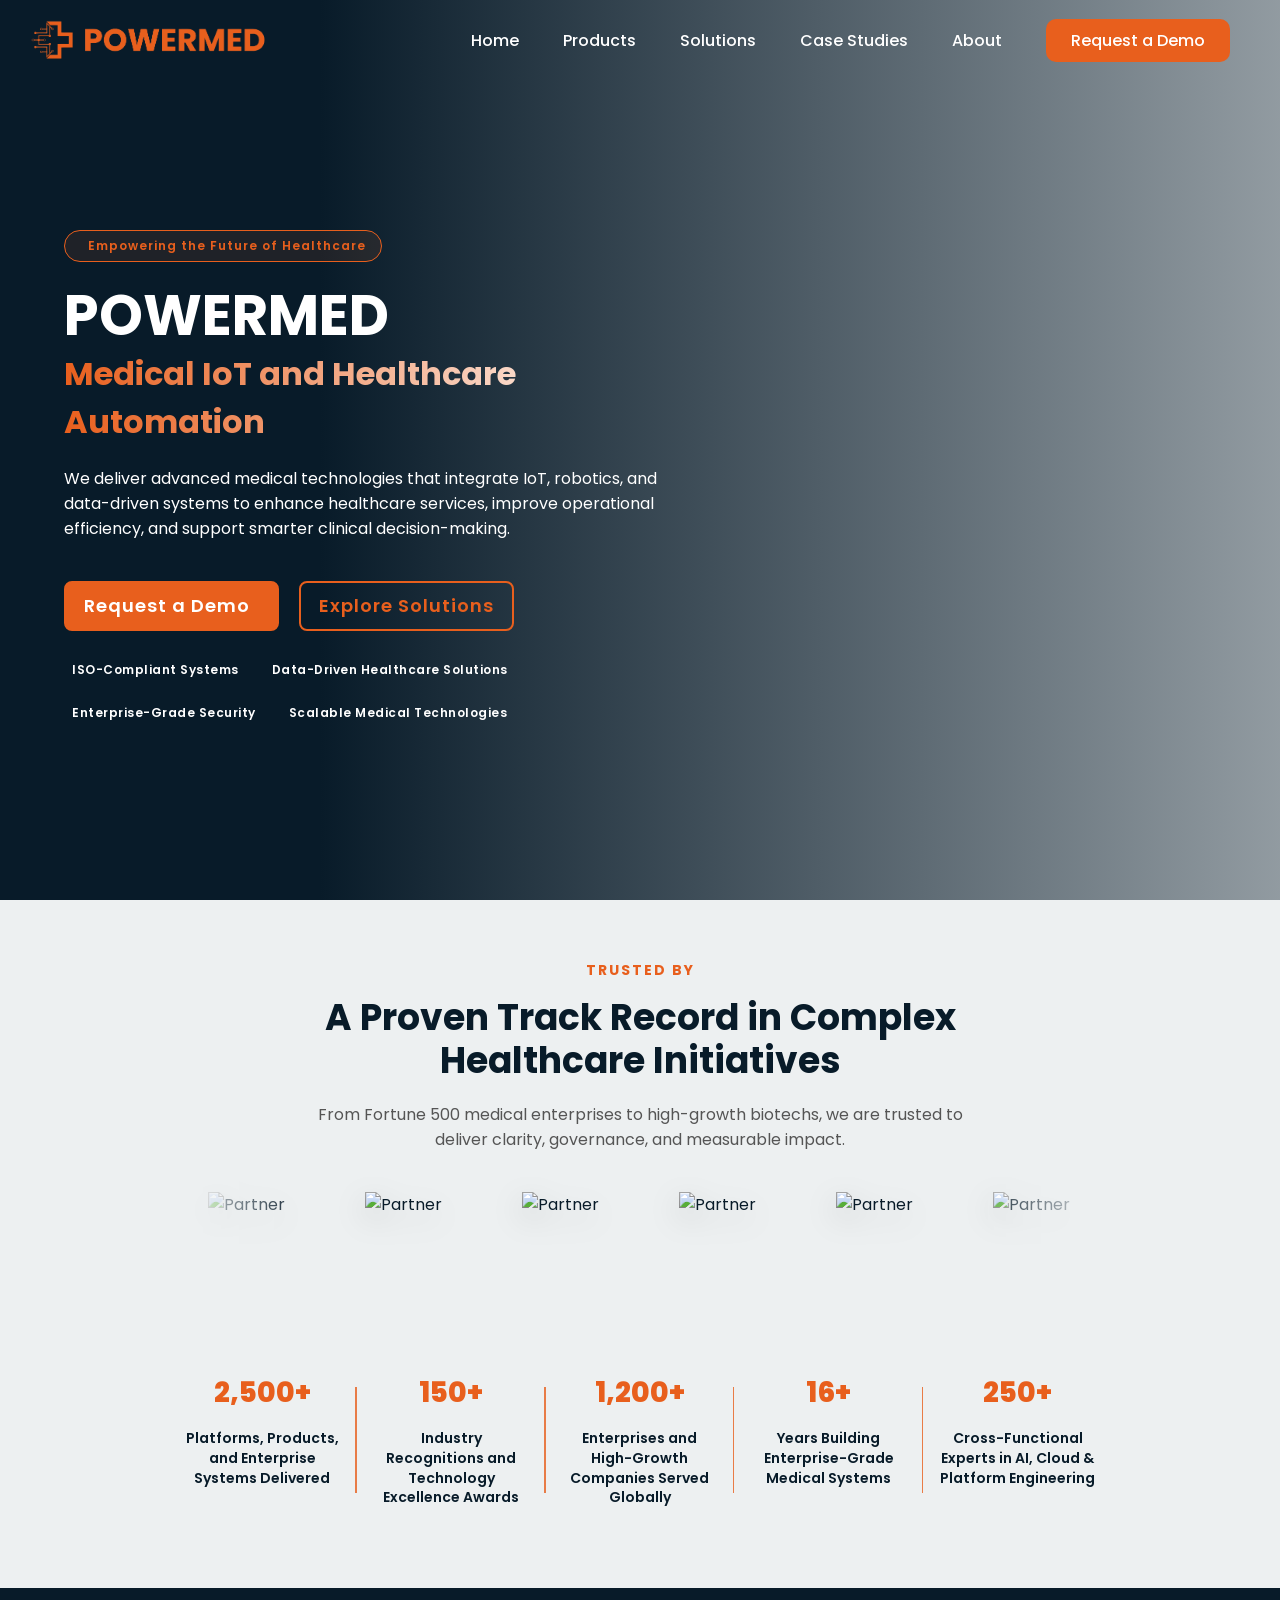
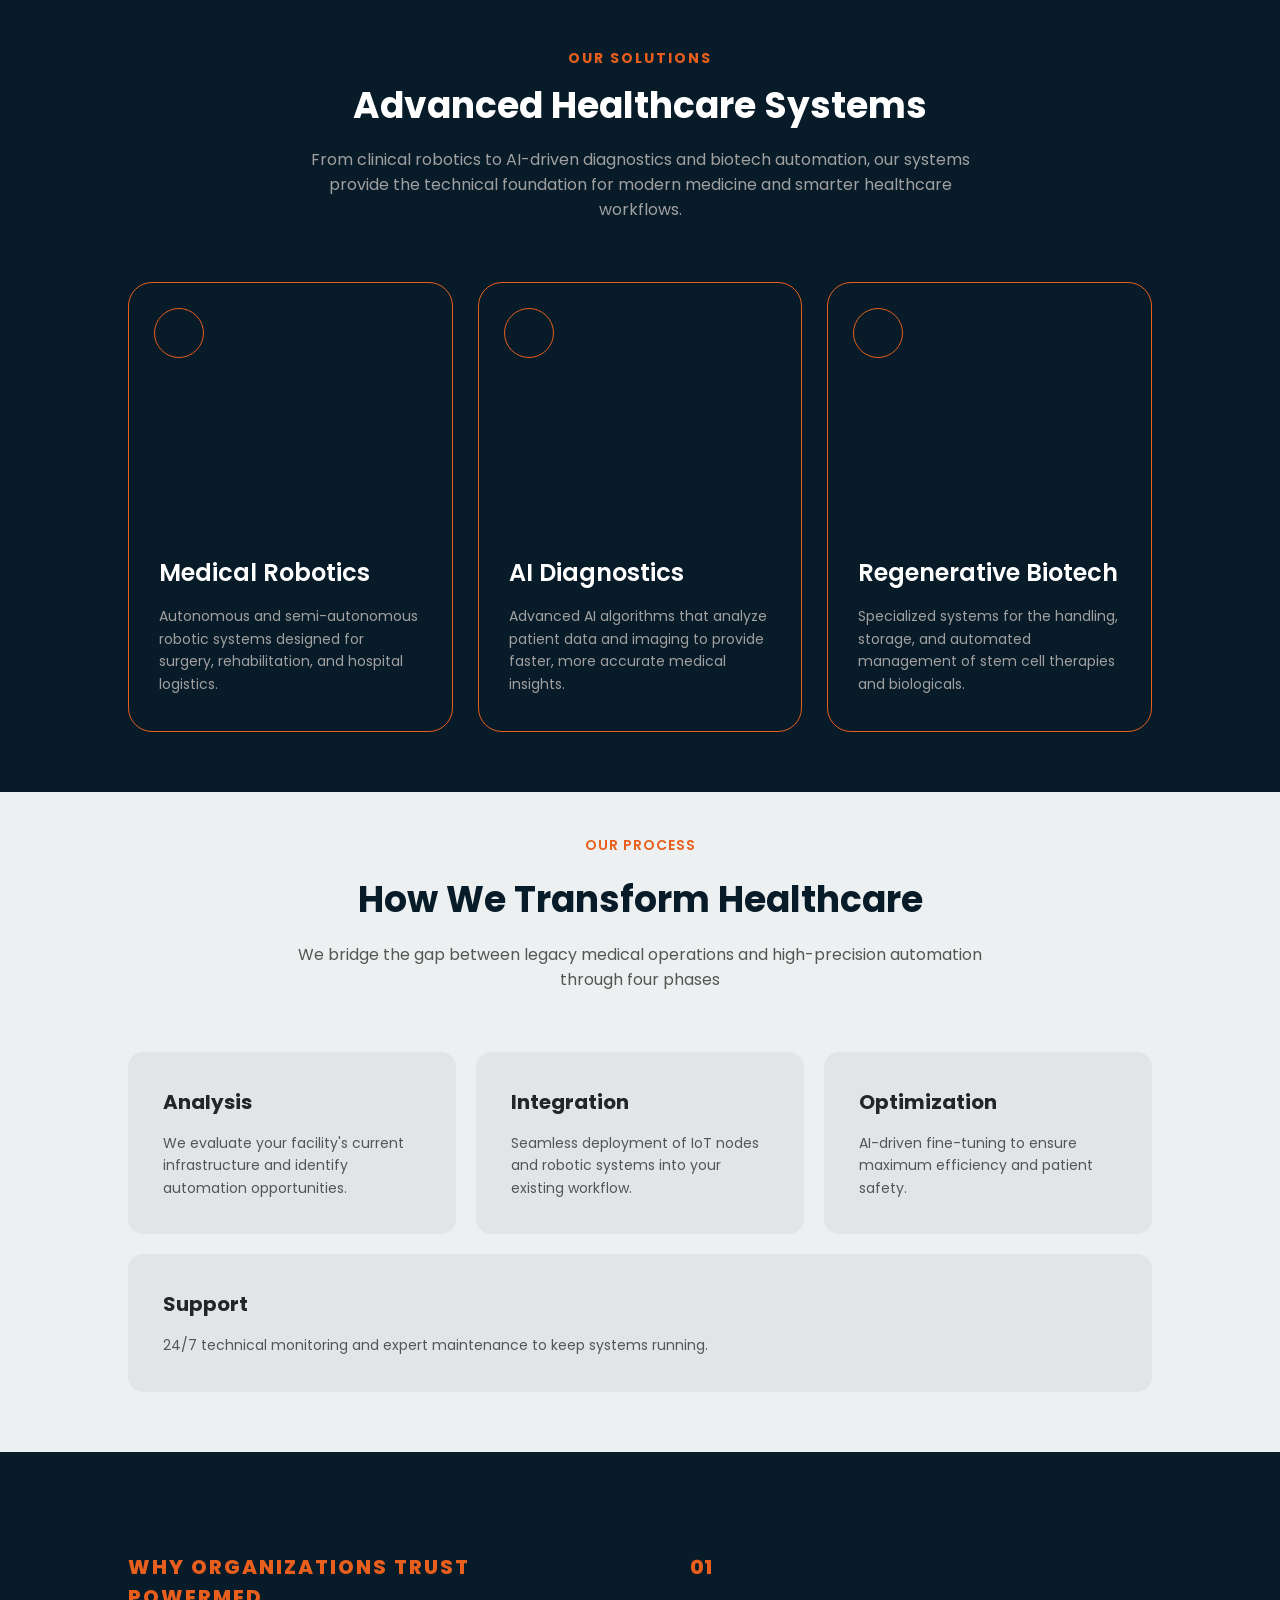
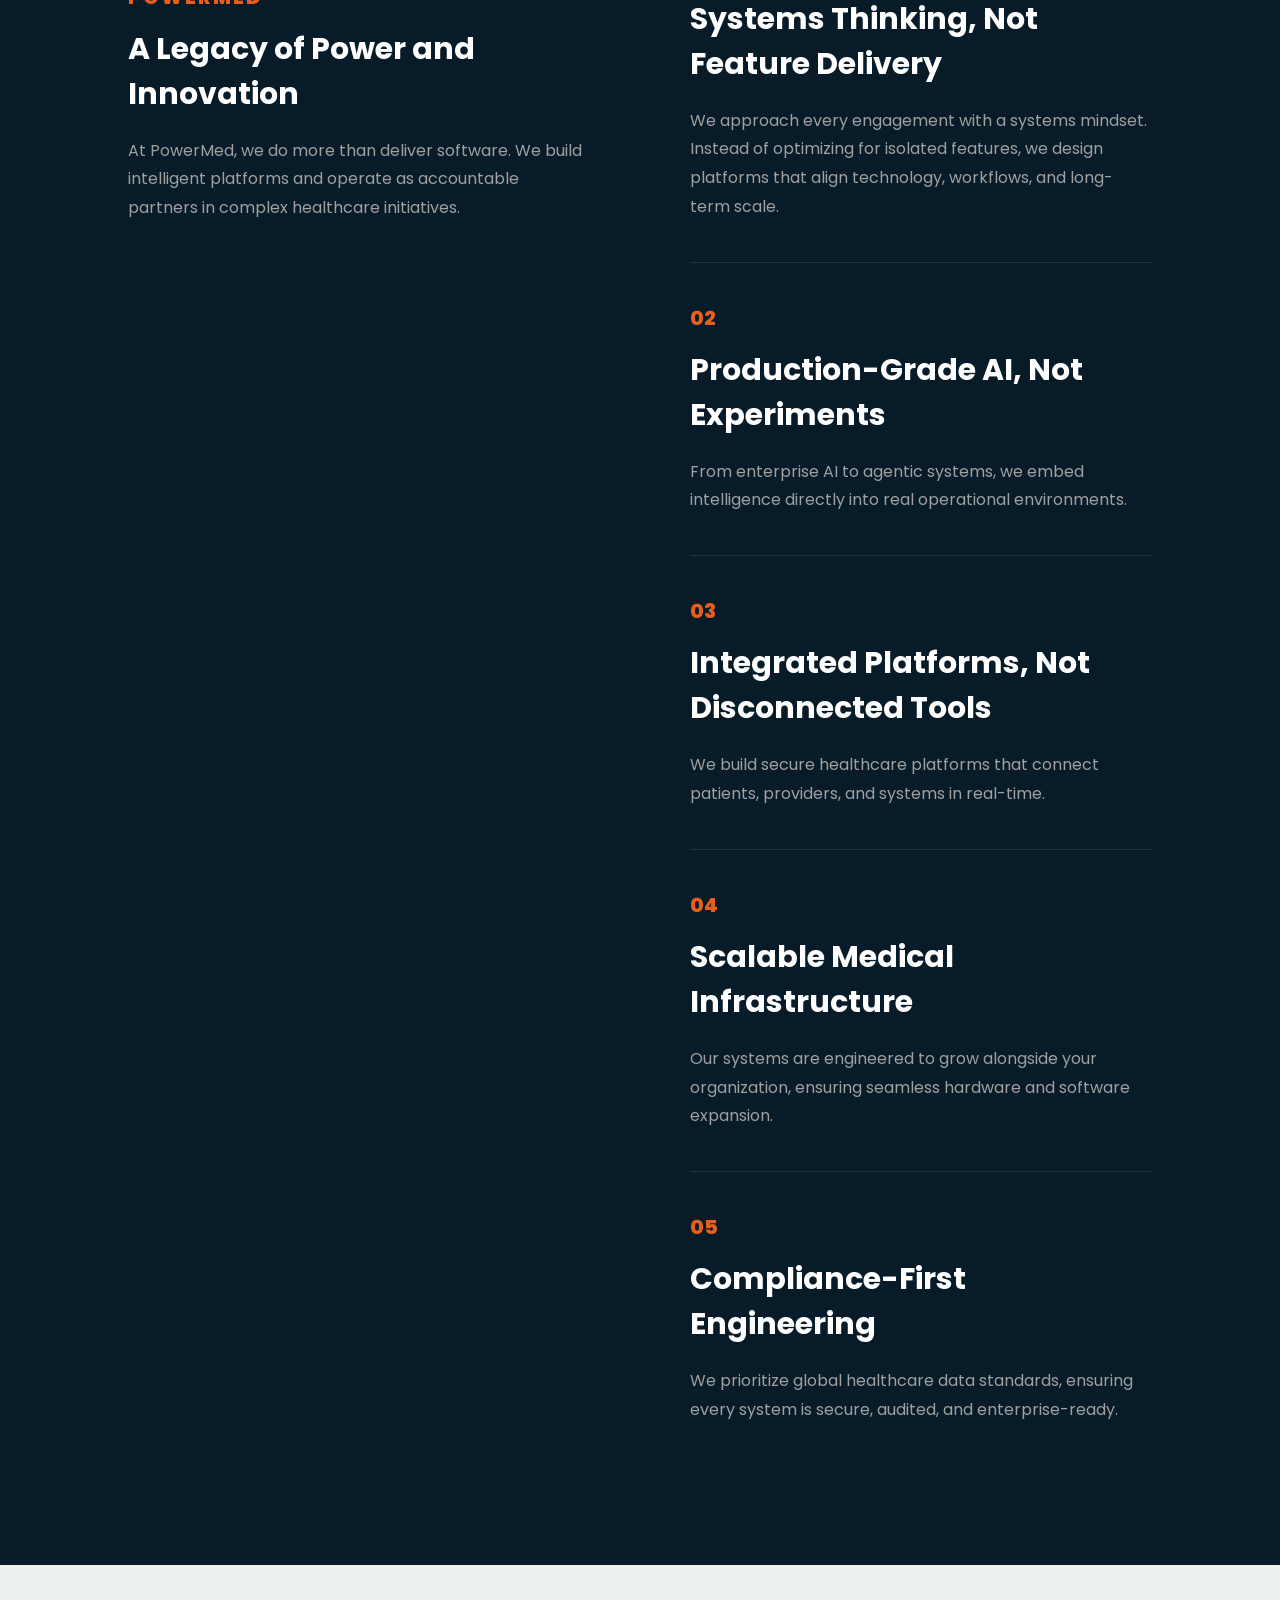
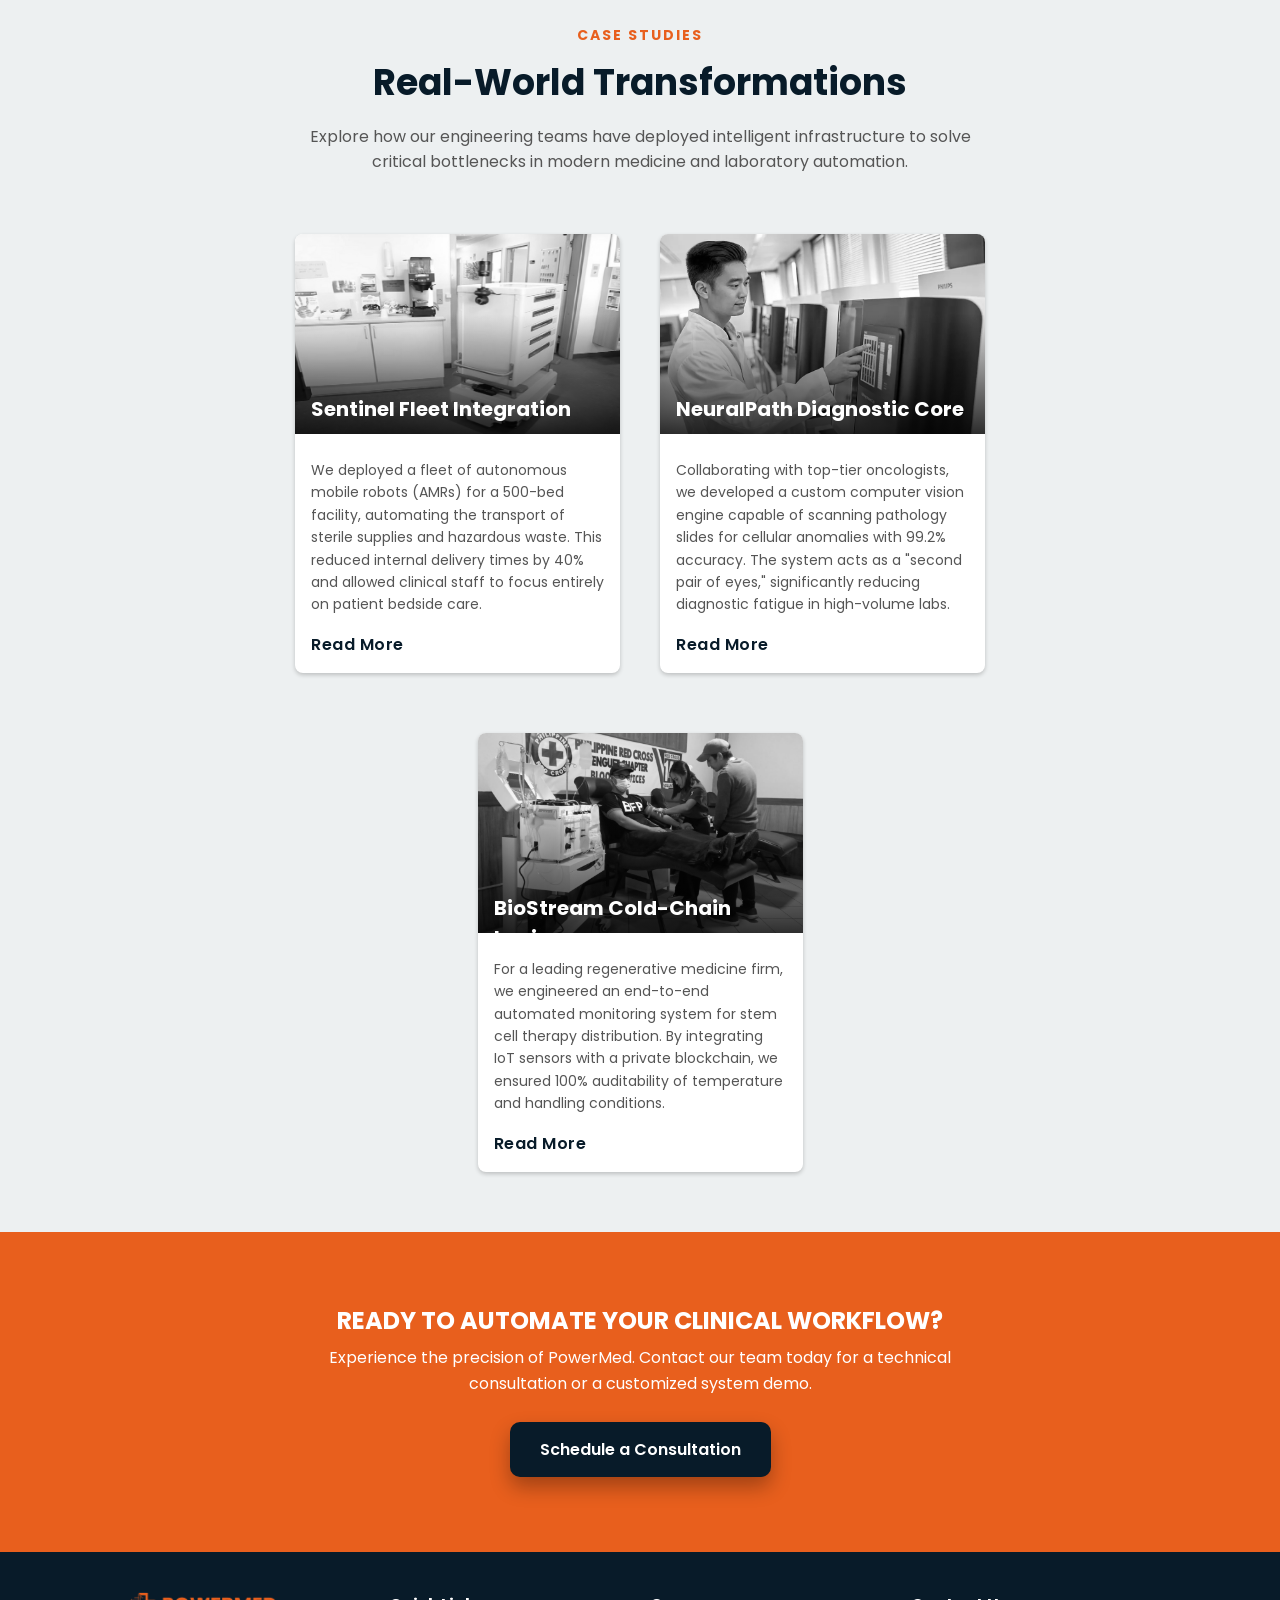
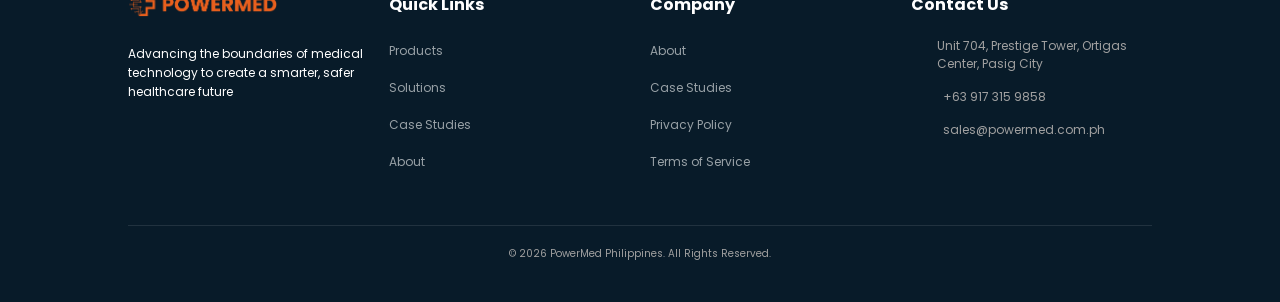
==== commit e2d2a5c3: "Add files via upload" ====
--- a/index.html
+++ b/index.html
@@ -21,7 +21,7 @@
                     <li><a href="products.html">Products</a></li>
                     <li><a href="solutions.html">Solutions</a></li>
                     <li><a href="case-studies.html">Case Studies</a></li>
-                    <li><a href="about.html">About Us</a></li>
+                    <li><a href="about.html">About</a></li>
                     <li><a class="cta" href="contact.html"><button>Request a Demo</button></a></li>
                 </ul>
             </nav>
@@ -33,7 +33,7 @@
                 <li><a href="products.html">Products</a></li>
                 <li><a href="solutions.html">Solutions</a></li>
                 <li><a href="case-studies.html">Case Studies</a></li>
-                <li><a href="about.html">About Us</a></li>
+                <li><a href="about.html">About</a></li>
                 <li><a class="cta" href="contact.html"><button>Request a Demo</button></a></li>
             </div>
         </header>
@@ -295,7 +295,7 @@
 
         <section id="cta-banner">
             <div class="cta-content">
-                <h2>READY TO AUTOMATE YOUR CLINICAL WORKFLOW?</h2
+                <h2>READY TO AUTOMATE YOUR CLINICAL WORKFLOW?</h2>
                 <p>Experience the precision of PowerMed. Contact our team today for a technical consultation or a customized system demo.</p>
                 <div class="cta-button-container">
                     <a href="contact.html" class="cta-btn">Schedule a Consultation</a>
@@ -306,7 +306,9 @@
         <footer>
             <div class="footer-container">
                 <div class="footer-col">
-                    <img class="footer-logo" src="assets/logo.png" alt="PowerMed Logo">
+                    <a href="index.html">
+                        <img class="footer-logo" src="assets/logo.png" alt="PowerMed Logo">
+                    </a>
                     <p>
                         Advancing the boundaries of medical technology to create a smarter, safer healthcare future
                     </p>
@@ -323,14 +325,14 @@
                         <li><a href="products.html">Products</a></li>
                         <li><a href="solutions.html">Solutions</a></li>
                         <li><a href="case-studies.html">Case Studies</a></li>
-                        <li><a href="about.html">About Us</a></li>
+                        <li><a href="about.html">About</a></li>
                     </ul>
                 </div>
 
                 <div class="footer-col">
                     <h4>Company</h4>
                     <ul>
-                        <li><a href="about.html">About Us</a></li>
+                        <li><a href="about.html">About</a></li>
                         <li><a href="case-studies.html">Case Studies</a></li>
                         <li><a href="privacy-policy.html">Privacy Policy</a></li>
                         <li><a href="terms-of-service.html">Terms of Service</a></li>
@@ -377,4 +379,4 @@
             });
         </script>
     </body>
-</html>+</html>
